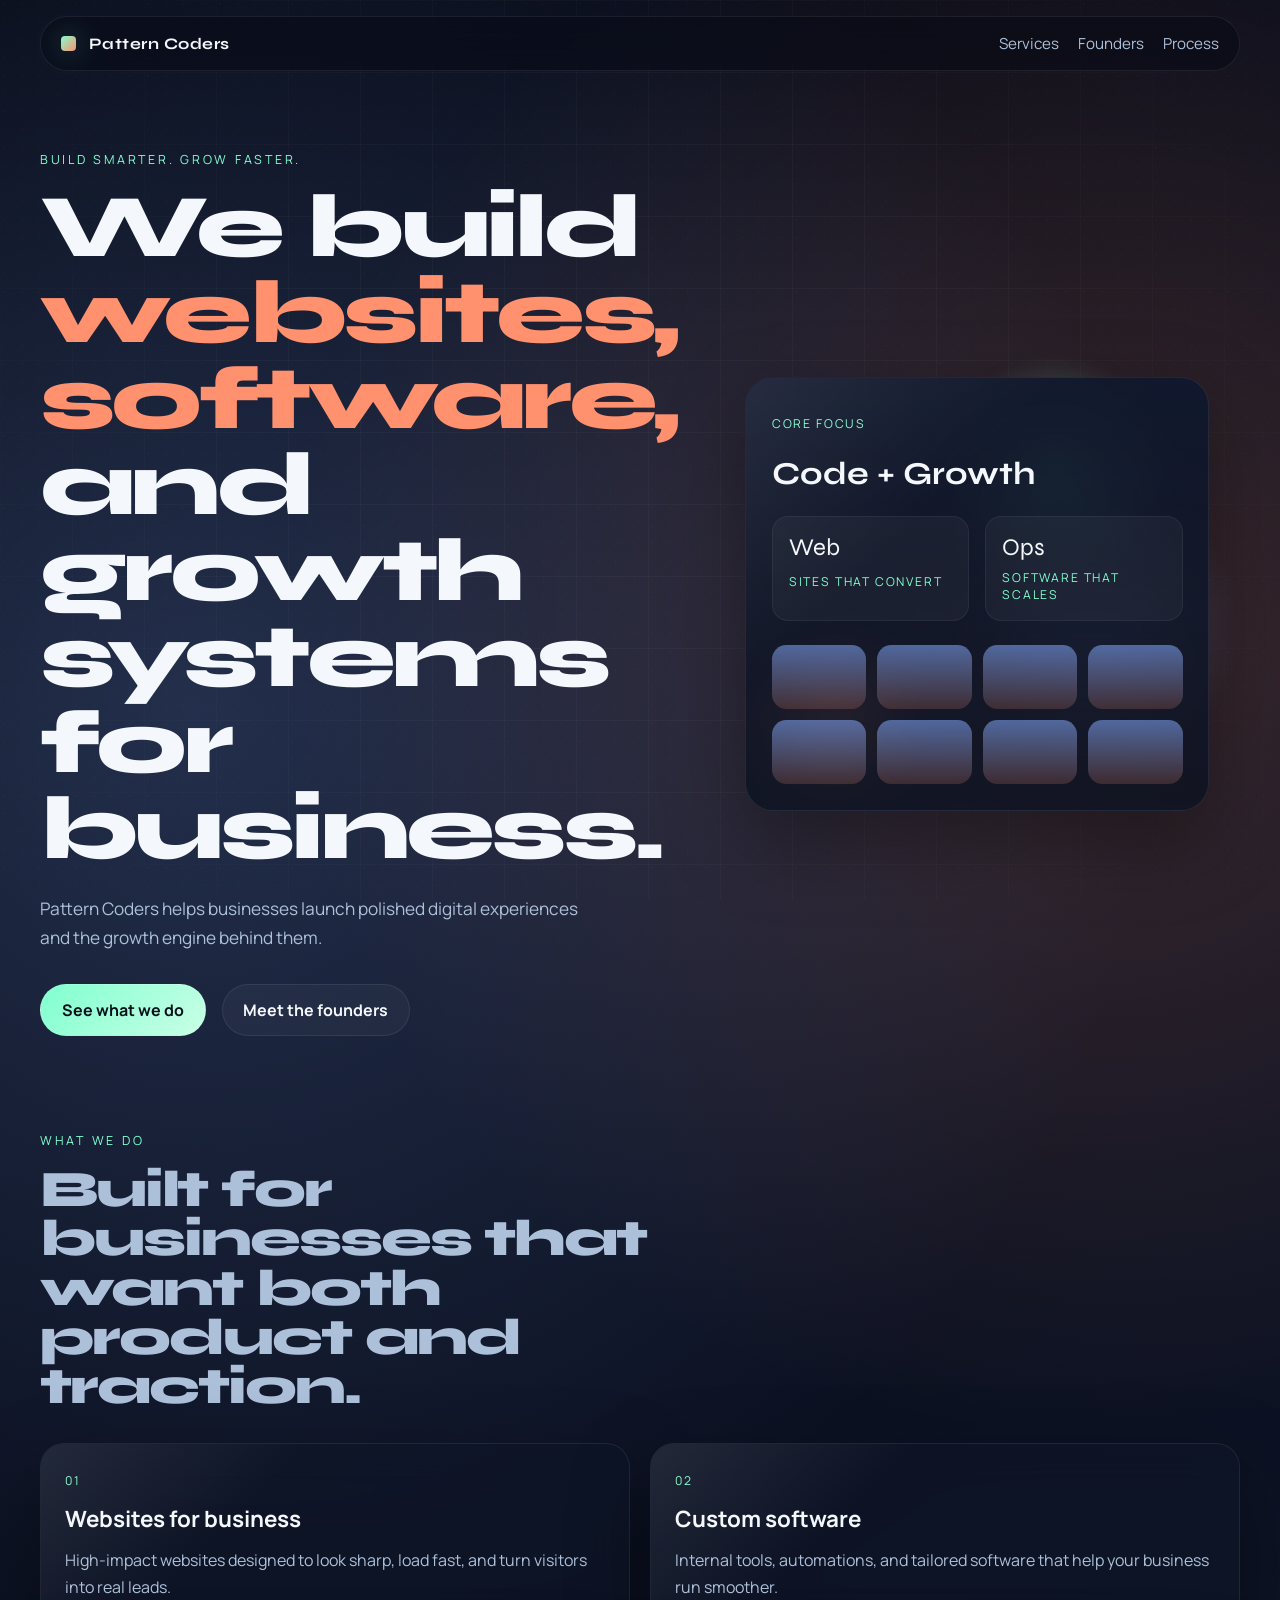
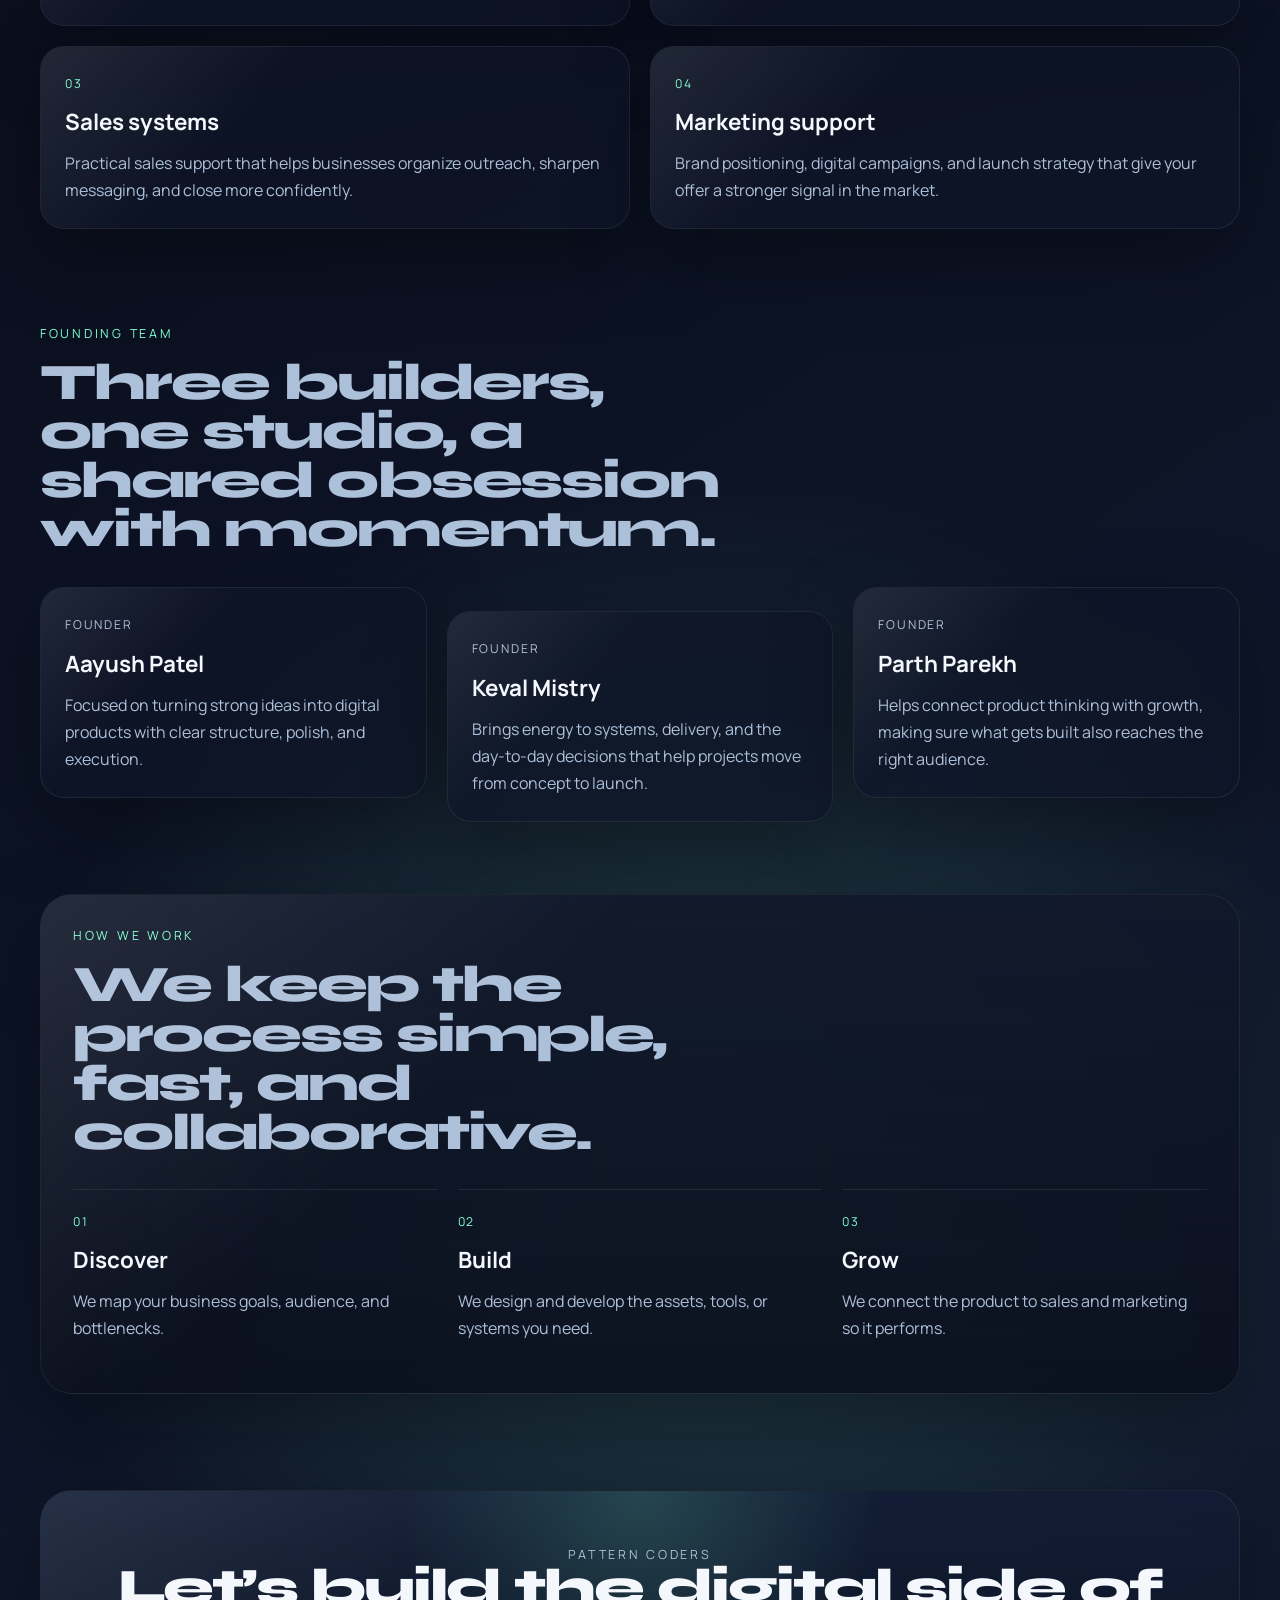
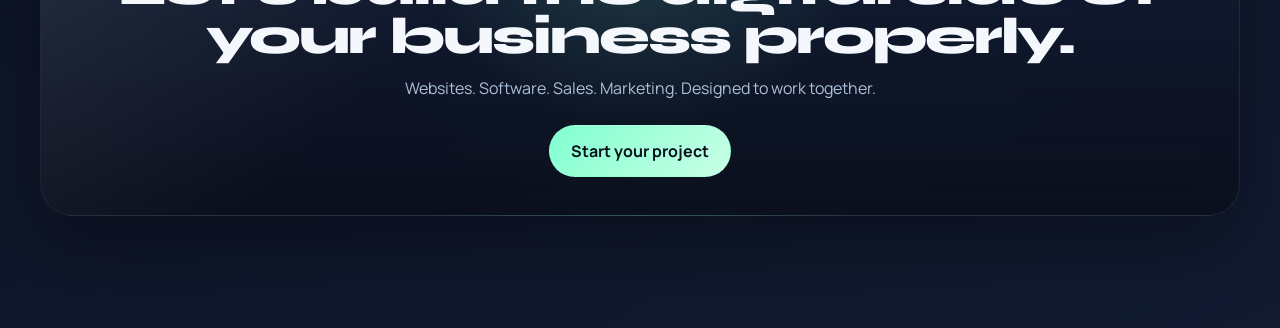
==== index.html @ ccd1a63b "initial commit" ====
<!DOCTYPE html>
<html lang="en">
  <head>
    <meta charset="UTF-8" />
    <meta name="viewport" content="width=device-width, initial-scale=1.0" />
    <title>Pattern Coders</title>
    <meta
      name="description"
      content="Pattern Coders builds websites, software, sales systems, and marketing engines for growing businesses."
    />
    <link rel="preconnect" href="https://fonts.googleapis.com" />
    <link rel="preconnect" href="https://fonts.gstatic.com" crossorigin />
    <link
      href="https://fonts.googleapis.com/css2?family=Manrope:wght@400;500;700;800&amp;family=Syne:wght@500;700;800&amp;display=swap"
      rel="stylesheet"
    />
    <link rel="stylesheet" href="styles.css" />
  </head>
  <body>
    <div class="page-shell">
      <div class="noise"></div>
      <header class="site-header">
        <a class="brand" href="#top">
          <span class="brand-mark"></span>
          <span>Pattern Coders</span>
        </a>
        <nav class="site-nav">
          <a href="#services">Services</a>
          <a href="#founders">Founders</a>
          <a href="#process">Process</a>
        </nav>
      </header>

      <main id="top">
        <section class="hero section">
          <div class="hero-copy reveal">
            <p class="eyebrow">Build smarter. Grow faster.</p>
            <h1>
              We build
              <span class="highlight">websites, software,</span>
              and growth systems for business.
            </h1>
            <p class="hero-text">
              Pattern Coders helps businesses launch polished digital experiences
              and the growth engine behind them.
            </p>
            <div class="hero-actions">
              <a class="button button-primary" href="#services">See what we do</a>
              <a class="button button-secondary" href="#founders">Meet the founders</a>
            </div>
          </div>

          <div class="hero-visual reveal">
            <div class="orb orb-one"></div>
            <div class="orb orb-two"></div>
            <div class="orb orb-three"></div>
            <div class="dashboard-card card-float">
              <p class="card-label">Core Focus</p>
              <h2>Code + Growth</h2>
              <div class="metric-row">
                <div>
                  <span class="metric-value">Web</span>
                  <span class="metric-label">Sites that convert</span>
                </div>
                <div>
                  <span class="metric-value">Ops</span>
                  <span class="metric-label">Software that scales</span>
                </div>
              </div>
              <div class="signal-grid">
                <span></span>
                <span></span>
                <span></span>
                <span></span>
                <span></span>
                <span></span>
                <span></span>
                <span></span>
              </div>
            </div>
          </div>
        </section>

        <section id="services" class="section">
          <div class="section-heading reveal">
            <p class="eyebrow">What we do</p>
            <h2>Built for businesses that want both product and traction.</h2>
          </div>

          <div class="services-grid">
            <article class="service-card reveal">
              <span class="service-index">01</span>
              <h3>Websites for business</h3>
              <p>
                High-impact websites designed to look sharp, load fast, and turn
                visitors into real leads.
              </p>
            </article>

            <article class="service-card reveal">
              <span class="service-index">02</span>
              <h3>Custom software</h3>
              <p>
                Internal tools, automations, and tailored software that help your
                business run smoother.
              </p>
            </article>

            <article class="service-card reveal">
              <span class="service-index">03</span>
              <h3>Sales systems</h3>
              <p>
                Practical sales support that helps businesses organize outreach,
                sharpen messaging, and close more confidently.
              </p>
            </article>

            <article class="service-card reveal">
              <span class="service-index">04</span>
              <h3>Marketing support</h3>
              <p>
                Brand positioning, digital campaigns, and launch strategy that
                give your offer a stronger signal in the market.
              </p>
            </article>
          </div>
        </section>

        <section id="founders" class="section founders-section">
          <div class="section-heading reveal">
            <p class="eyebrow">Founding team</p>
            <h2>Three builders, one studio, a shared obsession with momentum.</h2>
          </div>

          <div class="founders-grid">
            <article class="founder-card reveal">
              <p class="founder-role">Founder</p>
              <h3>Aayush Patel</h3>
              <p>
                Focused on turning strong ideas into digital products with clear
                structure, polish, and execution.
              </p>
            </article>

            <article class="founder-card reveal">
              <p class="founder-role">Founder</p>
              <h3>Keval Mistry</h3>
              <p>
                Brings energy to systems, delivery, and the day-to-day decisions
                that help projects move from concept to launch.
              </p>
            </article>

            <article class="founder-card reveal">
              <p class="founder-role">Founder</p>
              <h3>Parth Parekh</h3>
              <p>
                Helps connect product thinking with growth, making sure what gets
                built also reaches the right audience.
              </p>
            </article>
          </div>
        </section>

        <section id="process" class="section process-section">
          <div class="process-panel reveal">
            <div class="section-heading">
              <p class="eyebrow">How we work</p>
              <h2>We keep the process simple, fast, and collaborative.</h2>
            </div>

            <div class="process-steps">
              <div class="step">
                <span>01</span>
                <h3>Discover</h3>
                <p>We map your business goals, audience, and bottlenecks.</p>
              </div>
              <div class="step">
                <span>02</span>
                <h3>Build</h3>
                <p>We design and develop the assets, tools, or systems you need.</p>
              </div>
              <div class="step">
                <span>03</span>
                <h3>Grow</h3>
                <p>We connect the product to sales and marketing so it performs.</p>
              </div>
            </div>
          </div>
        </section>

        <section class="section cta-section">
          <div class="cta-card reveal">
            <p class="eyebrow">Pattern Coders</p>
            <h2>Let’s build the digital side of your business properly.</h2>
            <p>
              Websites. Software. Sales. Marketing. Designed to work together.
            </p>
            <a class="button button-primary" href="#top">
              Start your project
            </a>
          </div>
        </section>
      </main>
    </div>

    <script src="script.js"></script>
  </body>
</html>
---- styles.css ----
:root {
  --bg: #0b1020;
  --bg-alt: #10182d;
  --panel: rgba(14, 22, 40, 0.72);
  --panel-strong: rgba(19, 30, 54, 0.92);
  --line: rgba(255, 255, 255, 0.08);
  --text: #f4f7fb;
  --muted: #adc0d9;
  --accent: #80ffcf;
  --accent-strong: #ff916e;
  --accent-soft: #82aaff;
  --shadow: 0 30px 80px rgba(0, 0, 0, 0.35);
}

* {
  box-sizing: border-box;
}

html {
  scroll-behavior: smooth;
}

body {
  margin: 0;
  min-height: 100vh;
  font-family: "Manrope", "Avenir Next", "Segoe UI", sans-serif;
  color: var(--text);
  background:
    radial-gradient(circle at 15% 20%, rgba(130, 170, 255, 0.22), transparent 32%),
    radial-gradient(circle at 85% 18%, rgba(255, 145, 110, 0.2), transparent 26%),
    radial-gradient(circle at 55% 78%, rgba(128, 255, 207, 0.18), transparent 24%),
    linear-gradient(145deg, #060914 0%, #0b1020 40%, #111b31 100%);
  overflow-x: hidden;
}

body::before {
  content: "";
  position: fixed;
  inset: 0;
  background-image:
    linear-gradient(rgba(255, 255, 255, 0.03) 1px, transparent 1px),
    linear-gradient(90deg, rgba(255, 255, 255, 0.03) 1px, transparent 1px);
  background-size: 72px 72px;
  mask-image: radial-gradient(circle at center, black 45%, transparent 100%);
  pointer-events: none;
}

.page-shell {
  position: relative;
  width: min(1200px, calc(100% - 2rem));
  margin: 0 auto;
  padding-bottom: 4rem;
}

.noise {
  position: fixed;
  inset: 0;
  opacity: 0.08;
  pointer-events: none;
  background-image:
    radial-gradient(circle at 20% 20%, rgba(255, 255, 255, 0.25) 0 1px, transparent 1px),
    radial-gradient(circle at 80% 60%, rgba(255, 255, 255, 0.16) 0 1px, transparent 1px);
  background-size: 18px 18px, 24px 24px;
  animation: noiseShift 12s linear infinite;
}

.site-header {
  position: sticky;
  top: 0;
  z-index: 20;
  display: flex;
  align-items: center;
  justify-content: space-between;
  margin-top: 1rem;
  padding: 1rem 1.25rem;
  backdrop-filter: blur(18px);
  background: rgba(6, 9, 20, 0.5);
  border: 1px solid var(--line);
  border-radius: 999px;
}

.brand {
  display: inline-flex;
  align-items: center;
  gap: 0.8rem;
  color: var(--text);
  font-family: "Syne", sans-serif;
  font-weight: 700;
  text-decoration: none;
  letter-spacing: 0.03em;
}

.brand-mark {
  width: 0.95rem;
  height: 0.95rem;
  border-radius: 0.25rem;
  background: linear-gradient(135deg, var(--accent), var(--accent-strong));
  box-shadow: 0 0 30px rgba(128, 255, 207, 0.4);
}

.site-nav {
  display: flex;
  gap: 1.2rem;
}

.site-nav a {
  color: var(--muted);
  text-decoration: none;
  font-size: 0.95rem;
}

.site-nav a:hover {
  color: var(--text);
}

.section {
  padding: 5rem 0 1rem;
}

.hero {
  display: grid;
  grid-template-columns: 1.1fr 0.9fr;
  gap: 2rem;
  min-height: calc(100vh - 6rem);
  align-items: center;
}

.eyebrow {
  margin: 0 0 1rem;
  text-transform: uppercase;
  letter-spacing: 0.22em;
  font-size: 0.78rem;
  color: var(--accent);
}

.hero h1,
.section-heading h2,
.cta-card h2 {
  margin: 0;
  font-family: "Syne", sans-serif;
  font-weight: 800;
  line-height: 0.96;
  letter-spacing: -0.04em;
}

.hero h1 {
  font-size: clamp(3.4rem, 7vw, 6.6rem);
  max-width: 11ch;
}

.highlight {
  color: var(--accent-strong);
}

.hero-text,
.section-heading,
.service-card p,
.founder-card p,
.step p,
.cta-card p {
  color: var(--muted);
}

.hero-text {
  max-width: 34rem;
  margin: 1.35rem 0 0;
  font-size: 1.08rem;
  line-height: 1.7;
}

.hero-actions {
  display: flex;
  flex-wrap: wrap;
  gap: 1rem;
  margin-top: 2rem;
}

.button {
  display: inline-flex;
  align-items: center;
  justify-content: center;
  min-height: 3.25rem;
  padding: 0.8rem 1.3rem;
  border-radius: 999px;
  border: 1px solid transparent;
  text-decoration: none;
  font-weight: 700;
  transition: transform 180ms ease, border-color 180ms ease, background 180ms ease;
}

.button:hover {
  transform: translateY(-2px);
}

.button-primary {
  color: #07111b;
  background: linear-gradient(135deg, var(--accent), #c9ffe6);
}

.button-secondary {
  color: var(--text);
  border-color: var(--line);
  background: rgba(255, 255, 255, 0.04);
}

.hero-visual {
  position: relative;
  min-height: 34rem;
  display: grid;
  place-items: center;
}

.orb {
  position: absolute;
  border-radius: 50%;
  filter: blur(8px);
  animation: float 8s ease-in-out infinite;
}

.orb-one {
  width: 15rem;
  height: 15rem;
  top: 2rem;
  right: 4rem;
  background: radial-gradient(circle, rgba(128, 255, 207, 0.55), transparent 68%);
}

.orb-two {
  width: 11rem;
  height: 11rem;
  bottom: 4rem;
  left: 2rem;
  background: radial-gradient(circle, rgba(255, 145, 110, 0.6), transparent 68%);
  animation-delay: -2s;
}

.orb-three {
  width: 18rem;
  height: 18rem;
  bottom: 6rem;
  right: 0;
  background: radial-gradient(circle, rgba(130, 170, 255, 0.34), transparent 70%);
  animation-delay: -4s;
}

.dashboard-card,
.service-card,
.founder-card,
.process-panel,
.cta-card {
  position: relative;
  overflow: hidden;
  border: 1px solid var(--line);
  background: var(--panel);
  backdrop-filter: blur(20px);
  box-shadow: var(--shadow);
}

.dashboard-card::before,
.service-card::before,
.founder-card::before,
.process-panel::before,
.cta-card::before {
  content: "";
  position: absolute;
  inset: 0;
  background: linear-gradient(135deg, rgba(255, 255, 255, 0.09), transparent 35%);
  pointer-events: none;
}

.dashboard-card {
  width: min(100%, 29rem);
  padding: 1.6rem;
  border-radius: 1.75rem;
  background: linear-gradient(180deg, rgba(16, 24, 45, 0.95), rgba(11, 17, 32, 0.8));
}

.card-label,
.metric-label,
.service-index,
.founder-role,
.step span {
  display: inline-block;
  color: var(--accent);
  text-transform: uppercase;
  letter-spacing: 0.15em;
  font-size: 0.76rem;
}

.dashboard-card h2 {
  margin: 0.6rem 0 1.4rem;
  font-family: "Syne", sans-serif;
  font-size: 2rem;
}

.metric-row {
  display: grid;
  grid-template-columns: repeat(2, 1fr);
  gap: 1rem;
}

.metric-row > div {
  padding: 1rem;
  border-radius: 1rem;
  background: rgba(255, 255, 255, 0.04);
  border: 1px solid rgba(255, 255, 255, 0.06);
}

.metric-value {
  display: block;
  margin-bottom: 0.45rem;
  font-family: "Syne", sans-serif;
  font-size: 1.5rem;
}

.signal-grid {
  display: grid;
  grid-template-columns: repeat(4, 1fr);
  gap: 0.7rem;
  margin-top: 1.5rem;
}

.signal-grid span {
  height: 4rem;
  border-radius: 0.9rem;
  background: linear-gradient(180deg, rgba(130, 170, 255, 0.55), rgba(255, 145, 110, 0.18));
  animation: pulse 3s ease-in-out infinite;
}

.signal-grid span:nth-child(2n) {
  animation-delay: -1s;
}

.signal-grid span:nth-child(3n) {
  animation-delay: -2s;
}

.section-heading {
  max-width: 44rem;
  margin-bottom: 2rem;
}

.section-heading h2,
.cta-card h2 {
  font-size: clamp(2.3rem, 4vw, 4rem);
}

.services-grid,
.founders-grid,
.process-steps {
  display: grid;
  gap: 1.25rem;
}

.services-grid {
  grid-template-columns: repeat(2, minmax(0, 1fr));
}

.founders-grid {
  grid-template-columns: repeat(3, minmax(0, 1fr));
}

.service-card,
.founder-card {
  padding: 1.5rem;
  border-radius: 1.5rem;
}

.service-card h3,
.founder-card h3,
.step h3 {
  margin: 0.8rem 0;
  font-size: 1.4rem;
}

.service-card p,
.founder-card p,
.step p {
  margin: 0;
  line-height: 1.7;
}

.founders-section .founder-card:nth-child(2) {
  transform: translateY(1.5rem);
}

.process-panel {
  padding: 2rem;
  border-radius: 2rem;
  background: linear-gradient(180deg, rgba(17, 24, 43, 0.92), rgba(10, 15, 28, 0.88));
}

.process-steps {
  grid-template-columns: repeat(3, minmax(0, 1fr));
  margin-top: 2rem;
}

.step {
  padding: 1.2rem 0;
  border-top: 1px solid var(--line);
}

.cta-section {
  padding-bottom: 3rem;
}

.cta-card {
  padding: 2.4rem;
  border-radius: 2rem;
  text-align: center;
  background:
    radial-gradient(circle at top, rgba(128, 255, 207, 0.18), transparent 35%),
    linear-gradient(180deg, rgba(18, 29, 53, 0.95), rgba(10, 15, 28, 0.92));
}

.cta-card p {
  max-width: 38rem;
  margin: 1rem auto 0;
}

.cta-card .button {
  margin-top: 1.6rem;
}

.reveal {
  opacity: 0;
  transform: translateY(32px);
  transition: opacity 700ms ease, transform 700ms ease;
}

.reveal.visible {
  opacity: 1;
  transform: translateY(0);
}

.card-float {
  animation: cardFloat 7s ease-in-out infinite;
}

@keyframes float {
  0%,
  100% {
    transform: translate3d(0, 0, 0);
  }
  50% {
    transform: translate3d(0, -16px, 0);
  }
}

@keyframes cardFloat {
  0%,
  100% {
    transform: translate3d(0, 0, 0) rotate(0deg);
  }
  50% {
    transform: translate3d(0, -12px, 0) rotate(-1deg);
  }
}

@keyframes pulse {
  0%,
  100% {
    transform: scaleY(0.78);
    opacity: 0.55;
  }
  50% {
    transform: scaleY(1);
    opacity: 1;
  }
}

@keyframes noiseShift {
  0% {
    transform: translate3d(0, 0, 0);
  }
  50% {
    transform: translate3d(8px, -10px, 0);
  }
  100% {
    transform: translate3d(0, 0, 0);
  }
}

@media (max-width: 980px) {
  .hero,
  .services-grid,
  .founders-grid,
  .process-steps {
    grid-template-columns: 1fr;
  }

  .hero {
    min-height: auto;
    padding-top: 3rem;
  }

  .hero h1 {
    max-width: 12ch;
  }

  .hero-visual {
    min-height: 24rem;
  }

  .founders-section .founder-card:nth-child(2) {
    transform: none;
  }
}

@media (max-width: 720px) {
  .page-shell {
    width: min(100% - 1.2rem, 1200px);
  }

  .site-header {
    flex-direction: column;
    gap: 0.9rem;
    border-radius: 1.25rem;
  }

  .site-nav {
    flex-wrap: wrap;
    justify-content: center;
  }

  .section {
    padding-top: 4rem;
  }

  .hero h1 {
    font-size: clamp(2.8rem, 16vw, 4rem);
  }

  .dashboard-card,
  .service-card,
  .founder-card,
  .process-panel,
  .cta-card {
    border-radius: 1.25rem;
  }

  .cta-card,
  .process-panel {
    padding: 1.5rem;
  }
}

@media (prefers-reduced-motion: reduce) {
  html {
    scroll-behavior: auto;
  }

  *,
  *::before,
  *::after {
    animation: none !important;
    transition: none !important;
  }

  .reveal {
    opacity: 1;
    transform: none;
  }
}
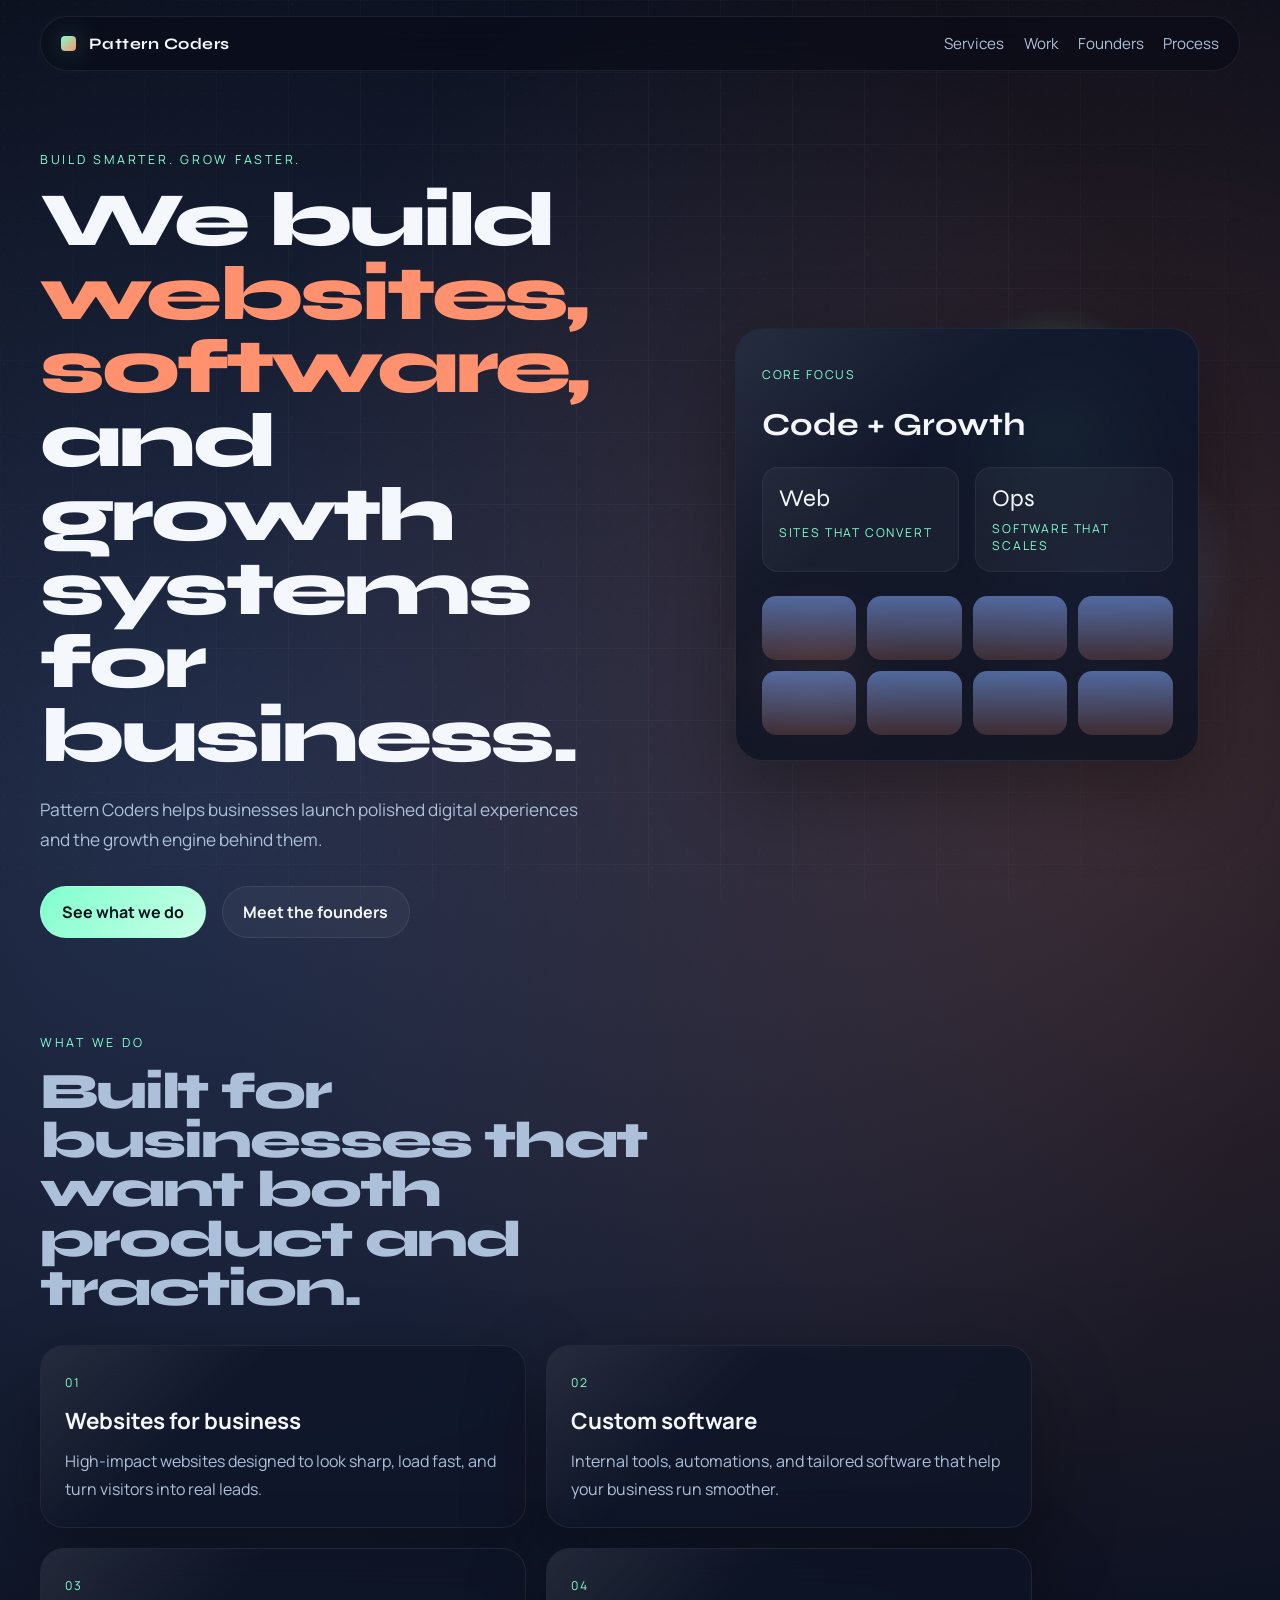
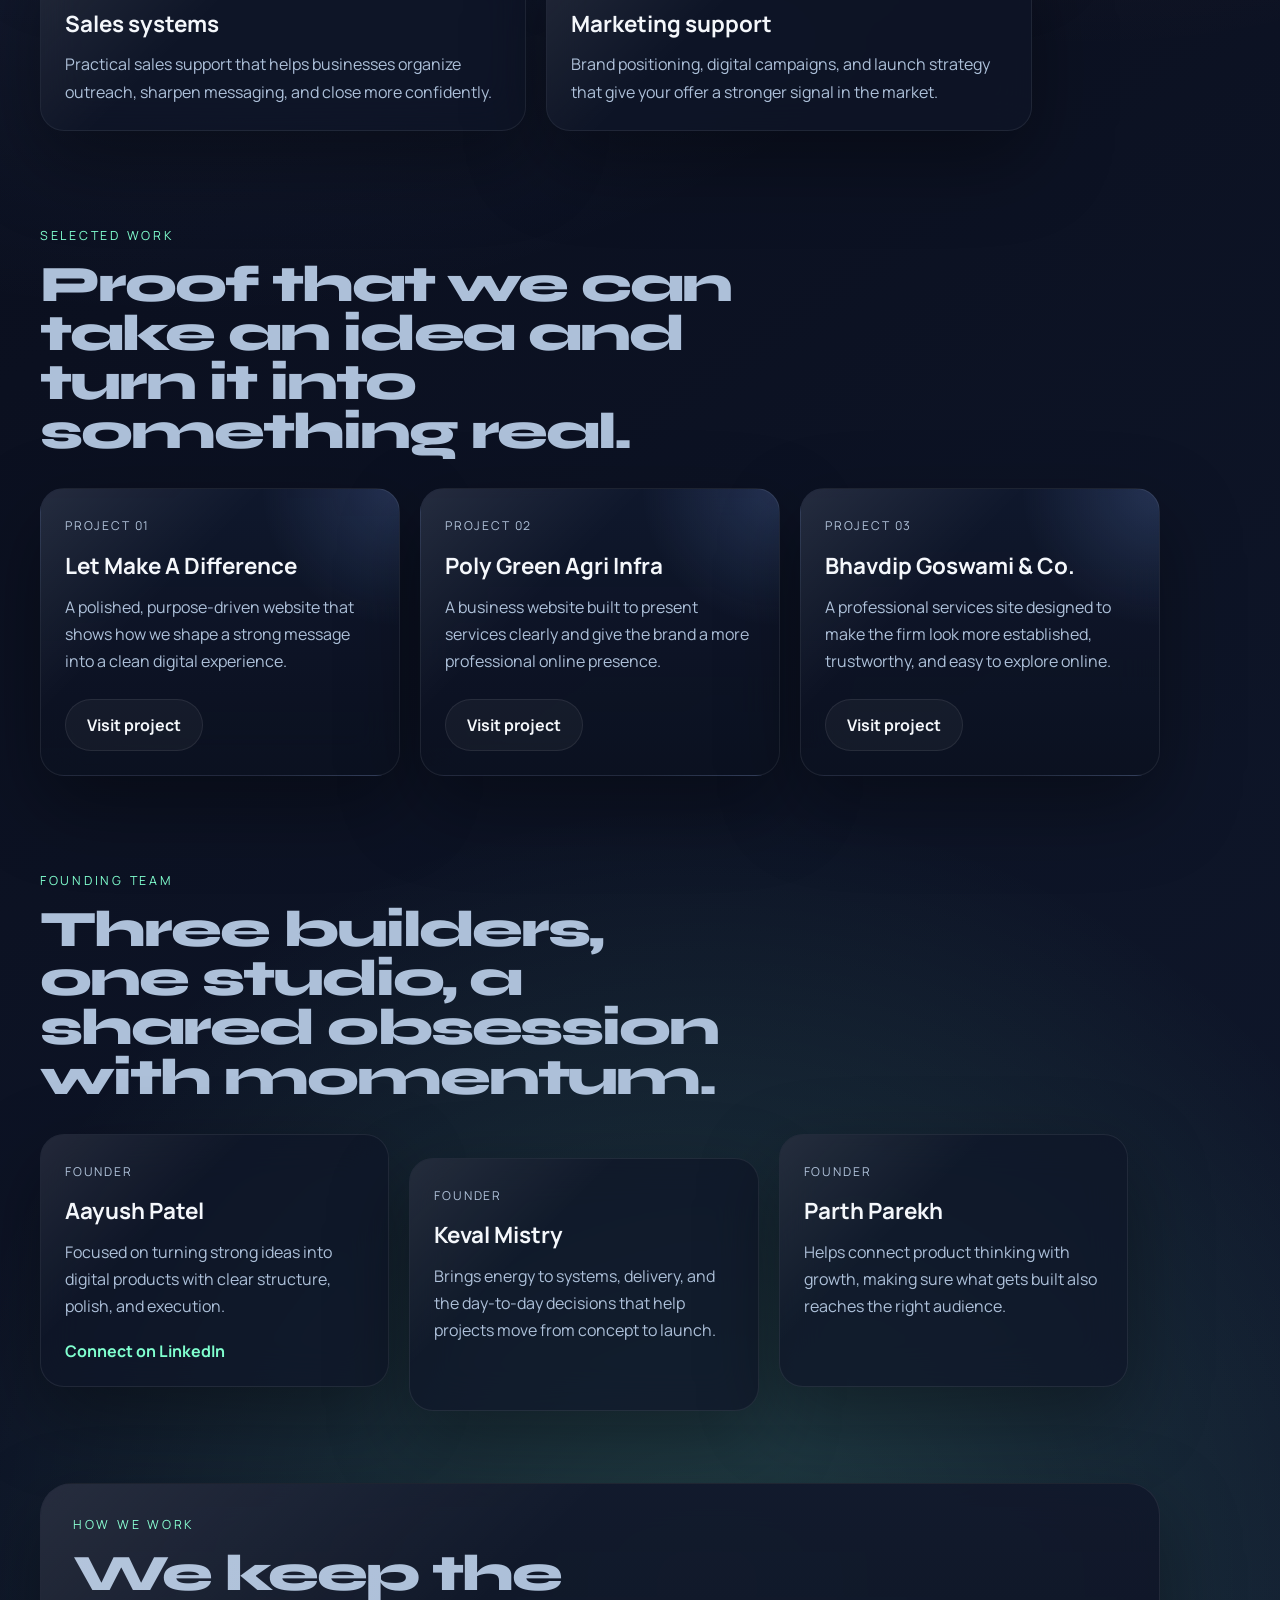
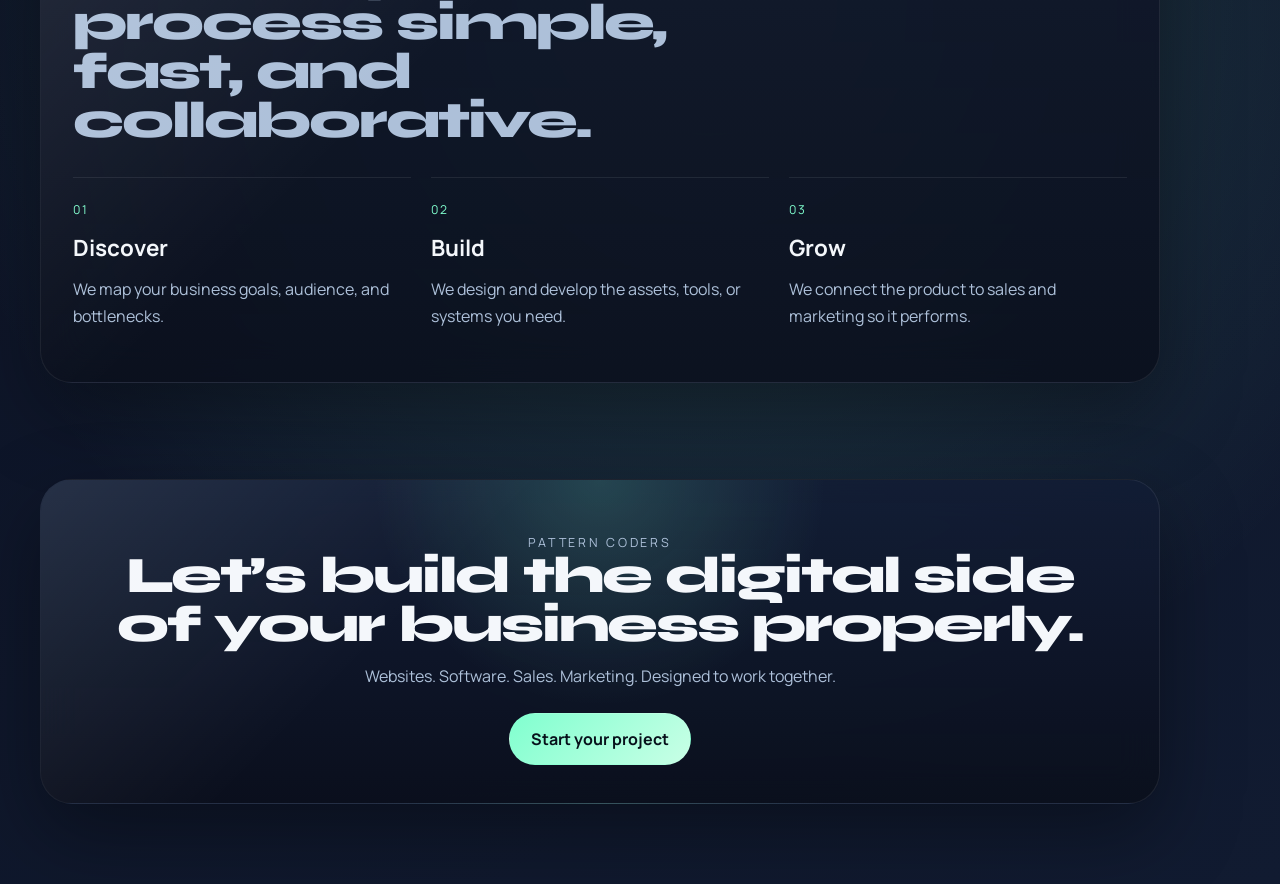
==== commit 6103c233: "commit 2" ====
--- a/index.html
+++ b/index.html
@@ -26,13 +26,14 @@
         </a>
         <nav class="site-nav">
           <a href="#services">Services</a>
+          <a href="#work">Work</a>
           <a href="#founders">Founders</a>
           <a href="#process">Process</a>
         </nav>
       </header>
 
       <main id="top">
-        <section class="hero section">
+        <section id="top" class="hero section">
           <div class="hero-copy reveal">
             <p class="eyebrow">Build smarter. Grow faster.</p>
             <h1>
@@ -126,6 +127,72 @@
           </div>
         </section>
 
+        <section id="work" class="section work-section">
+          <div class="section-heading reveal">
+            <p class="eyebrow">Selected work</p>
+            <h2>Proof that we can take an idea and turn it into something real.</h2>
+          </div>
+
+          <div class="projects-grid">
+            <article class="project-card reveal">
+              <div class="project-copy">
+                <p class="service-index">Project 01</p>
+                <h3>Let Make A Difference</h3>
+                <p>
+                  A polished, purpose-driven website that shows how we shape a
+                  strong message into a clean digital experience.
+                </p>
+              </div>
+              <a
+                class="button button-secondary"
+                href="https://www.letmakeadifference.com/"
+                target="_blank"
+                rel="noreferrer"
+              >
+                Visit project
+              </a>
+            </article>
+
+            <article class="project-card reveal">
+              <div class="project-copy">
+                <p class="service-index">Project 02</p>
+                <h3>Poly Green Agri Infra</h3>
+                <p>
+                  A business website built to present services clearly and give the
+                  brand a more professional online presence.
+                </p>
+              </div>
+              <a
+                class="button button-secondary"
+                href="https://polygreenagriinfra.com/"
+                target="_blank"
+                rel="noreferrer"
+              >
+                Visit project
+              </a>
+            </article>
+
+            <article class="project-card reveal">
+              <div class="project-copy">
+                <p class="service-index">Project 03</p>
+                <h3>Bhavdip Goswami &amp; Co.</h3>
+                <p>
+                  A professional services site designed to make the firm look more
+                  established, trustworthy, and easy to explore online.
+                </p>
+              </div>
+              <a
+                class="button button-secondary"
+                href="https://bhavdipgoswamiandco.com/"
+                target="_blank"
+                rel="noreferrer"
+              >
+                Visit project
+              </a>
+            </article>
+          </div>
+        </section>
+
         <section id="founders" class="section founders-section">
           <div class="section-heading reveal">
             <p class="eyebrow">Founding team</p>
@@ -140,6 +207,14 @@
                 Focused on turning strong ideas into digital products with clear
                 structure, polish, and execution.
               </p>
+              <a
+                class="text-link"
+                href="https://www.linkedin.com/in/aayushpatel2403"
+                target="_blank"
+                rel="noreferrer"
+              >
+                Connect on LinkedIn
+              </a>
             </article>
 
             <article class="founder-card reveal">
--- a/styles.css
+++ b/styles.css
@@ -1,14 +1,11 @@
 :root {
   --bg: #0b1020;
-  --bg-alt: #10182d;
   --panel: rgba(14, 22, 40, 0.72);
-  --panel-strong: rgba(19, 30, 54, 0.92);
   --line: rgba(255, 255, 255, 0.08);
   --text: #f4f7fb;
   --muted: #adc0d9;
   --accent: #80ffcf;
   --accent-strong: #ff916e;
-  --accent-soft: #82aaff;
   --shadow: 0 30px 80px rgba(0, 0, 0, 0.35);
 }
 
@@ -16,7 +13,8 @@
   box-sizing: border-box;
 }
 
-html {
+html,
+body {
   scroll-behavior: smooth;
 }
 
@@ -107,22 +105,31 @@
   color: var(--muted);
   text-decoration: none;
   font-size: 0.95rem;
-}
-
-.site-nav a:hover {
+  transition: color 180ms ease, background 180ms ease;
+}
+
+.site-nav a:hover,
+.site-nav a.active {
   color: var(--text);
+  background: rgba(255, 255, 255, 0.08);
 }
 
 .section {
+  position: relative;
+  min-height: auto;
   padding: 5rem 0 1rem;
+}
+
+.section::after {
+  display: none;
 }
 
 .hero {
   display: grid;
-  grid-template-columns: 1.1fr 0.9fr;
-  gap: 2rem;
+  grid-template-columns: minmax(0, 1.05fr) minmax(320px, 0.95fr);
+  gap: clamp(2rem, 4vw, 4rem);
+  align-items: center;
   min-height: calc(100vh - 6rem);
-  align-items: center;
 }
 
 .eyebrow {
@@ -144,8 +151,8 @@
 }
 
 .hero h1 {
-  font-size: clamp(3.4rem, 7vw, 6.6rem);
-  max-width: 11ch;
+  font-size: clamp(3.2rem, 6vw, 6rem);
+  max-width: 10ch;
 }
 
 .highlight {
@@ -157,7 +164,8 @@
 .service-card p,
 .founder-card p,
 .step p,
-.cta-card p {
+.cta-card p,
+.project-card p {
   color: var(--muted);
 }
 
@@ -205,7 +213,7 @@
 
 .hero-visual {
   position: relative;
-  min-height: 34rem;
+  min-height: min(60vh, 40rem);
   display: grid;
   place-items: center;
 }
@@ -246,6 +254,7 @@
 .dashboard-card,
 .service-card,
 .founder-card,
+.project-card,
 .process-panel,
 .cta-card {
   position: relative;
@@ -259,6 +268,7 @@
 .dashboard-card::before,
 .service-card::before,
 .founder-card::before,
+.project-card::before,
 .process-panel::before,
 .cta-card::before {
   content: "";
@@ -347,27 +357,32 @@
 
 .services-grid,
 .founders-grid,
+.projects-grid,
 .process-steps {
   display: grid;
   gap: 1.25rem;
 }
 
 .services-grid {
+  width: min(100%, 62rem);
   grid-template-columns: repeat(2, minmax(0, 1fr));
 }
 
 .founders-grid {
+  width: min(100%, 68rem);
   grid-template-columns: repeat(3, minmax(0, 1fr));
 }
 
 .service-card,
-.founder-card {
+.founder-card,
+.project-card {
   padding: 1.5rem;
   border-radius: 1.5rem;
 }
 
 .service-card h3,
 .founder-card h3,
+.project-card h3,
 .step h3 {
   margin: 0.8rem 0;
   font-size: 1.4rem;
@@ -375,16 +390,54 @@
 
 .service-card p,
 .founder-card p,
+.project-card p,
 .step p {
   margin: 0;
   line-height: 1.7;
 }
 
+.work-section {
+  justify-content: center;
+}
+
+.projects-grid {
+  width: min(100%, 70rem);
+  grid-template-columns: repeat(3, minmax(0, 1fr));
+}
+
+.project-card {
+  display: flex;
+  flex-direction: column;
+  align-items: flex-start;
+  justify-content: space-between;
+  gap: 1.5rem;
+  background:
+    radial-gradient(circle at top right, rgba(130, 170, 255, 0.18), transparent 30%),
+    linear-gradient(180deg, rgba(16, 24, 45, 0.94), rgba(11, 17, 32, 0.88));
+}
+
+.project-copy {
+  max-width: 100%;
+}
+
+.text-link {
+  display: inline-flex;
+  margin-top: 1.2rem;
+  color: var(--accent);
+  text-decoration: none;
+  font-weight: 700;
+}
+
+.text-link:hover {
+  color: var(--text);
+}
+
 .founders-section .founder-card:nth-child(2) {
   transform: translateY(1.5rem);
 }
 
 .process-panel {
+  width: min(100%, 70rem);
   padding: 2rem;
   border-radius: 2rem;
   background: linear-gradient(180deg, rgba(17, 24, 43, 0.92), rgba(10, 15, 28, 0.88));
@@ -400,11 +453,8 @@
   border-top: 1px solid var(--line);
 }
 
-.cta-section {
-  padding-bottom: 3rem;
-}
-
 .cta-card {
+  width: min(100%, 70rem);
   padding: 2.4rem;
   border-radius: 2rem;
   text-align: center;
@@ -481,23 +531,15 @@
   }
 }
 
-@media (max-width: 980px) {
+@media (max-width: 1100px) {
   .hero,
   .services-grid,
   .founders-grid,
+  .projects-grid,
   .process-steps {
     grid-template-columns: 1fr;
   }
 
-  .hero {
-    min-height: auto;
-    padding-top: 3rem;
-  }
-
-  .hero h1 {
-    max-width: 12ch;
-  }
-
   .hero-visual {
     min-height: 24rem;
   }
@@ -508,10 +550,6 @@
 }
 
 @media (max-width: 720px) {
-  .page-shell {
-    width: min(100% - 1.2rem, 1200px);
-  }
-
   .site-header {
     flex-direction: column;
     gap: 0.9rem;
@@ -528,12 +566,13 @@
   }
 
   .hero h1 {
-    font-size: clamp(2.8rem, 16vw, 4rem);
+    font-size: clamp(2.6rem, 12vw, 4rem);
   }
 
   .dashboard-card,
   .service-card,
   .founder-card,
+  .project-card,
   .process-panel,
   .cta-card {
     border-radius: 1.25rem;
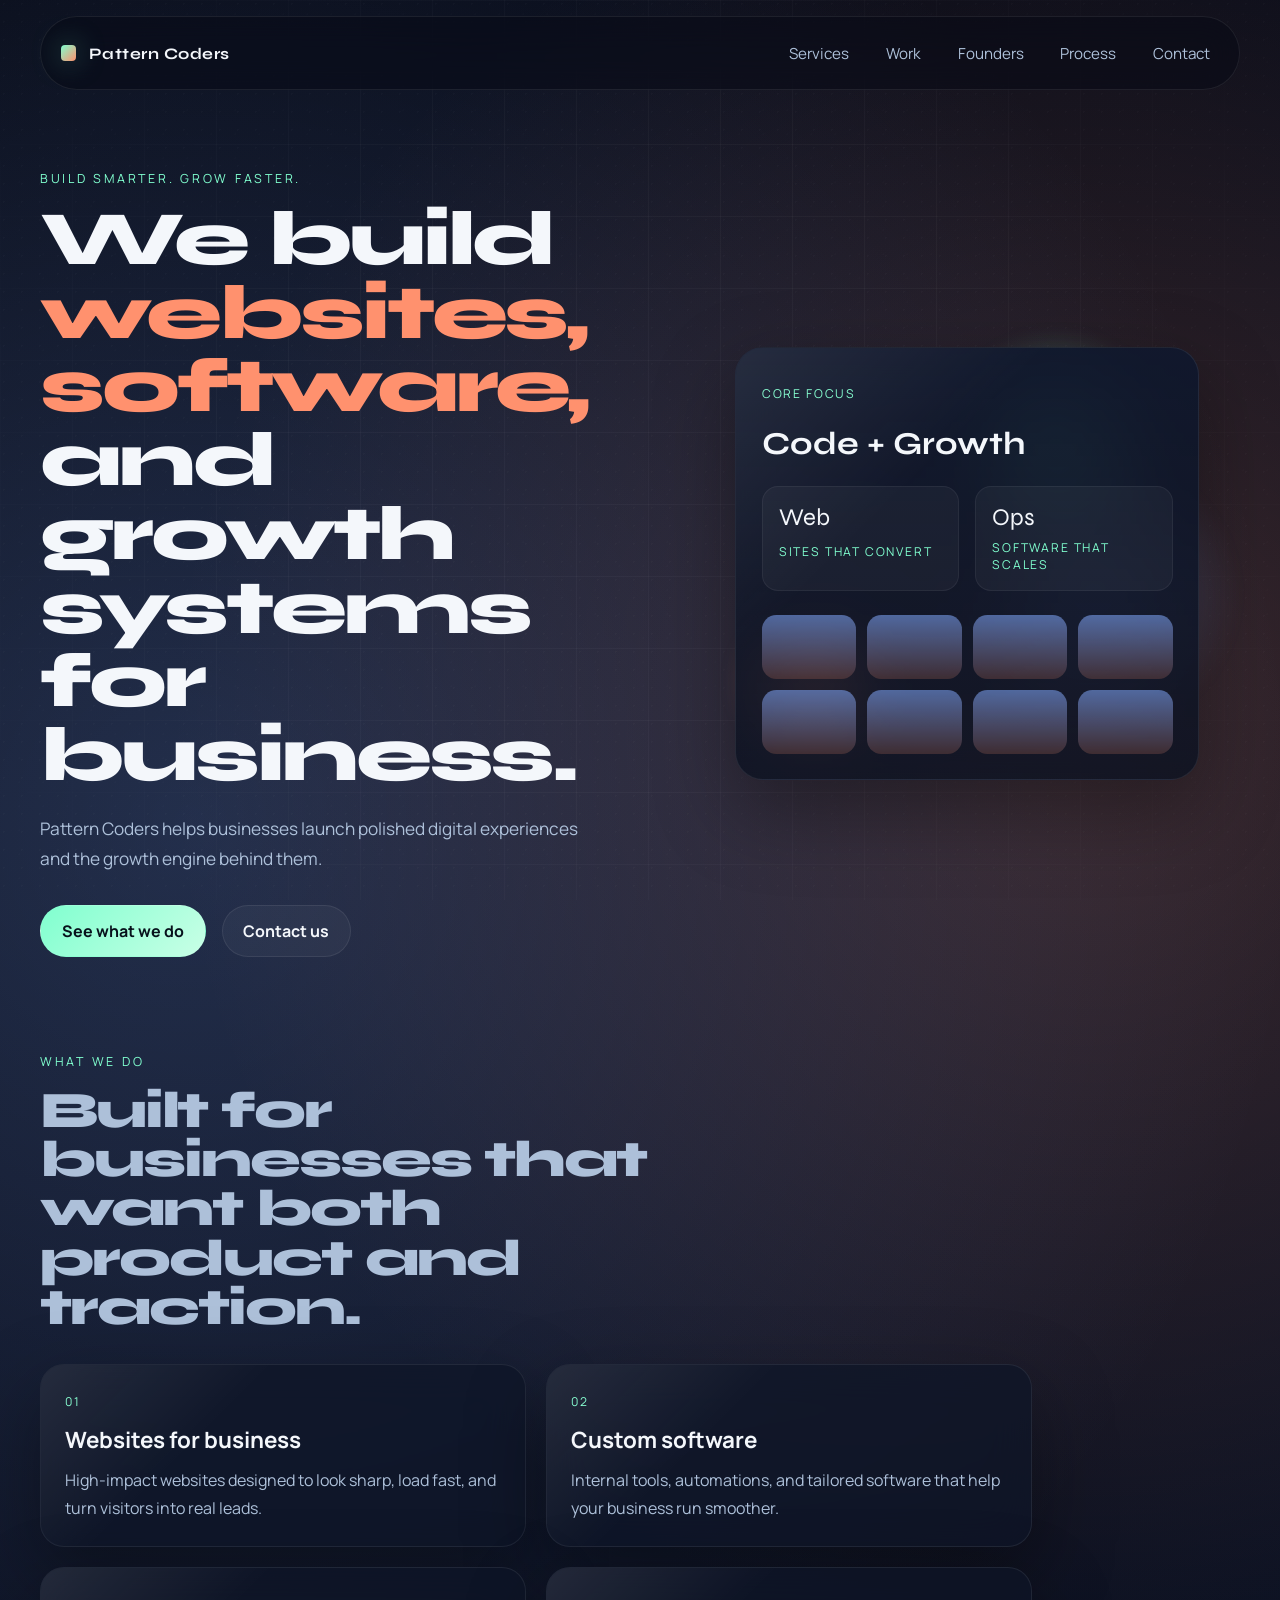
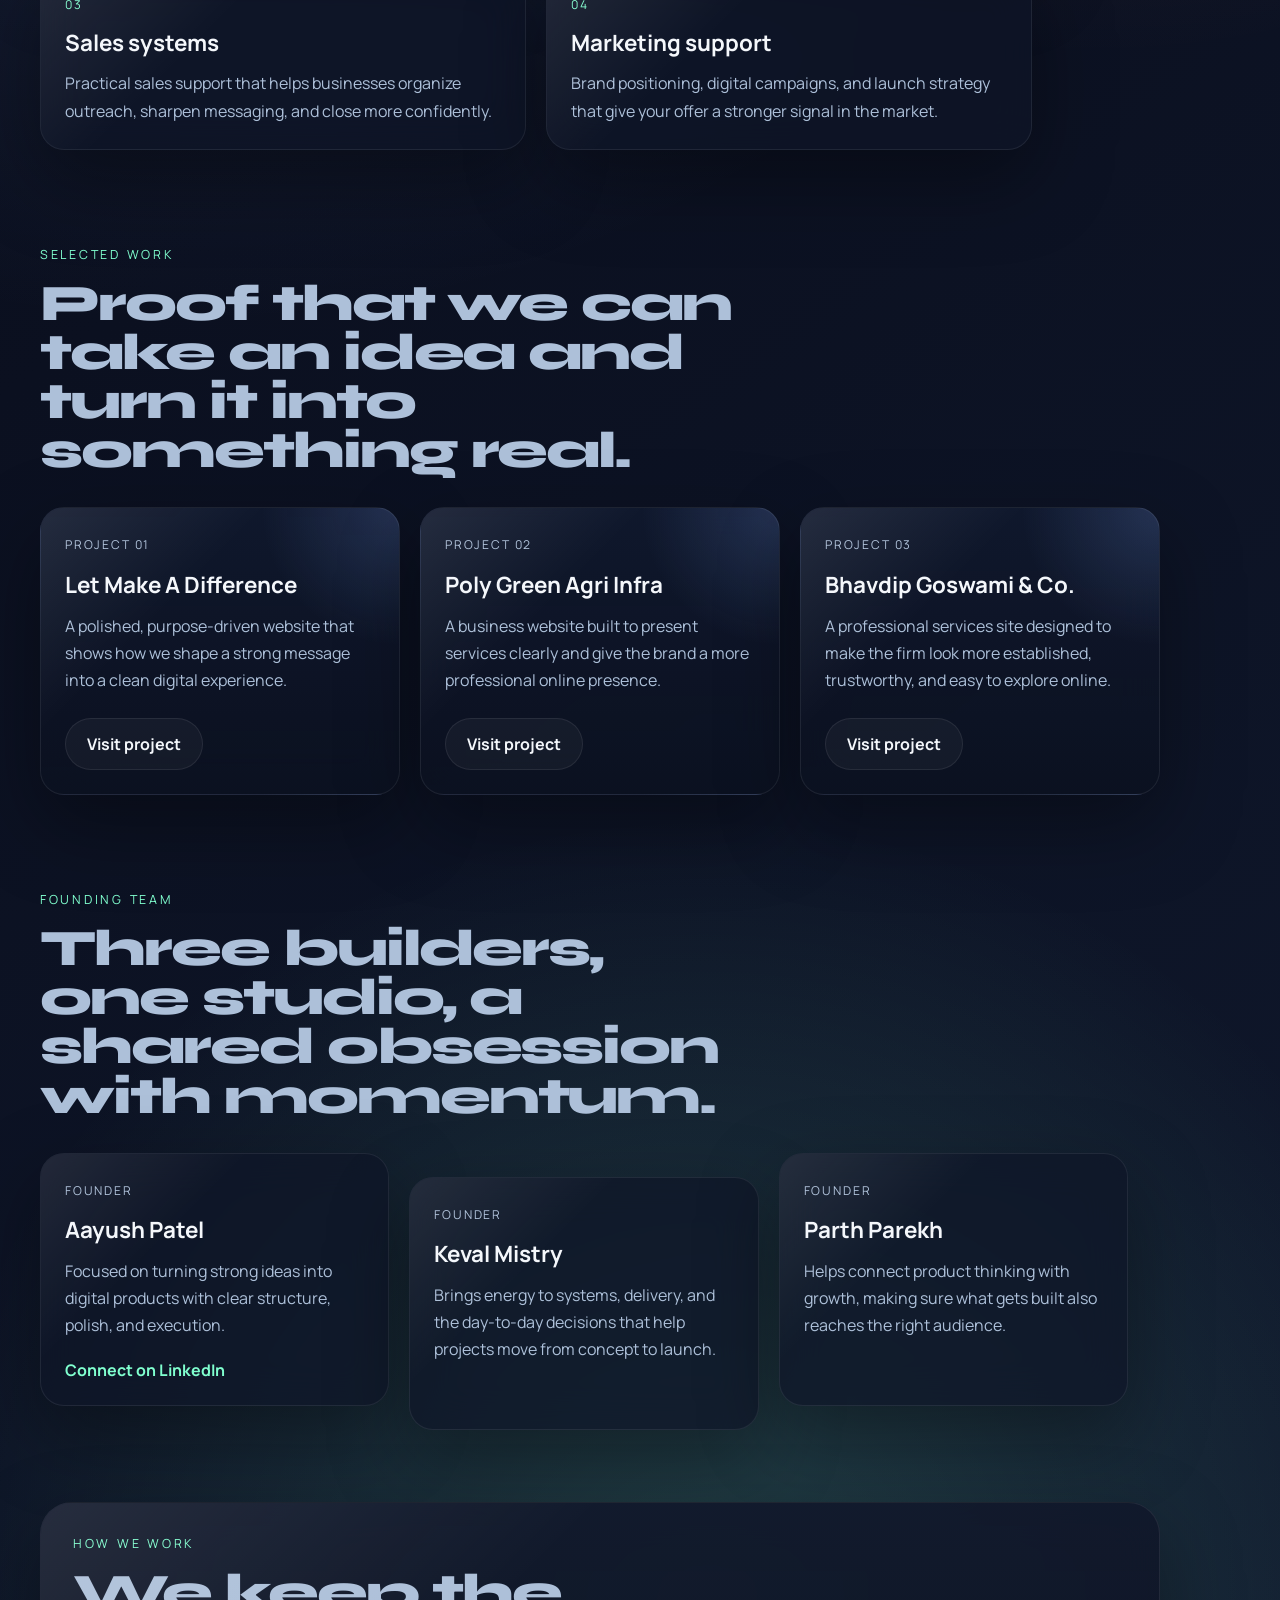
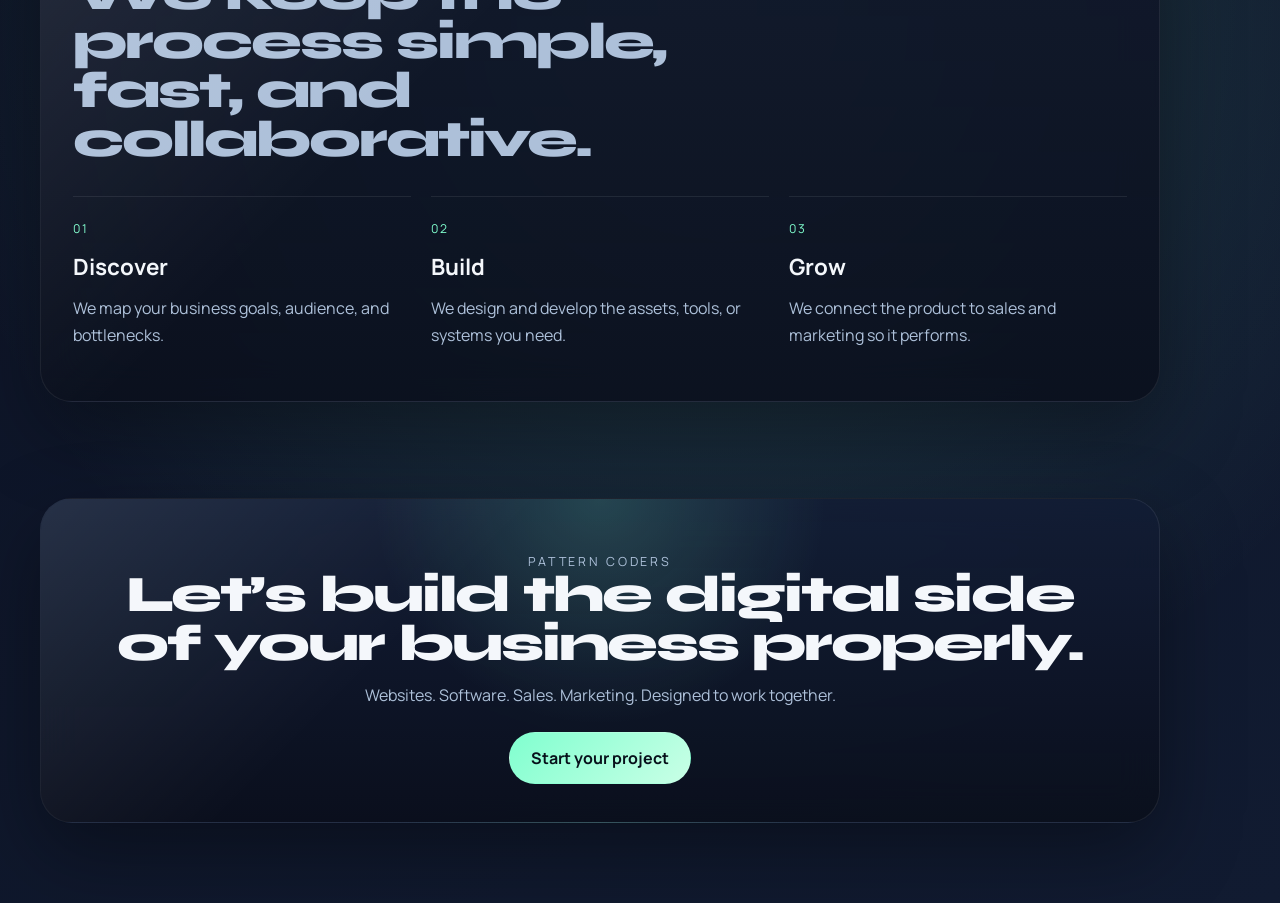
==== commit b02ee1e1: "Added contact info" ====
--- a/index.html
+++ b/index.html
@@ -29,6 +29,7 @@
           <a href="#work">Work</a>
           <a href="#founders">Founders</a>
           <a href="#process">Process</a>
+          <a href="contact.html">Contact</a>
         </nav>
       </header>
 
@@ -47,7 +48,7 @@
             </p>
             <div class="hero-actions">
               <a class="button button-primary" href="#services">See what we do</a>
-              <a class="button button-secondary" href="#founders">Meet the founders</a>
+              <a class="button button-secondary" href="contact.html">Contact us</a>
             </div>
           </div>
 
--- a/styles.css
+++ b/styles.css
@@ -102,6 +102,11 @@
 }
 
 .site-nav a {
+  display: inline-flex;
+  align-items: center;
+  justify-content: center;
+  min-height: 2.5rem;
+  padding: 0.35rem 0.55rem;
   color: var(--muted);
   text-decoration: none;
   font-size: 0.95rem;
@@ -132,6 +137,10 @@
   min-height: calc(100vh - 6rem);
 }
 
+.hero-copy {
+  max-width: 42rem;
+}
+
 .eyebrow {
   margin: 0 0 1rem;
   text-transform: uppercase;
@@ -141,6 +150,7 @@
 }
 
 .hero h1,
+.contact-hero h1,
 .section-heading h2,
 .cta-card h2 {
   margin: 0;
@@ -153,6 +163,11 @@
 .hero h1 {
   font-size: clamp(3.2rem, 6vw, 6rem);
   max-width: 10ch;
+}
+
+.contact-hero h1 {
+  font-size: clamp(2.7rem, 5vw, 4.8rem);
+  max-width: 12ch;
 }
 
 .highlight {
@@ -255,6 +270,7 @@
 .service-card,
 .founder-card,
 .project-card,
+.contact-card,
 .process-panel,
 .cta-card {
   position: relative;
@@ -269,6 +285,7 @@
 .service-card::before,
 .founder-card::before,
 .project-card::before,
+.contact-card::before,
 .process-panel::before,
 .cta-card::before {
   content: "";
@@ -358,6 +375,7 @@
 .services-grid,
 .founders-grid,
 .projects-grid,
+.contact-grid,
 .process-steps {
   display: grid;
   gap: 1.25rem;
@@ -375,7 +393,8 @@
 
 .service-card,
 .founder-card,
-.project-card {
+.project-card,
+.contact-card {
   padding: 1.5rem;
   border-radius: 1.5rem;
 }
@@ -383,6 +402,7 @@
 .service-card h3,
 .founder-card h3,
 .project-card h3,
+.contact-card h2,
 .step h3 {
   margin: 0.8rem 0;
   font-size: 1.4rem;
@@ -391,9 +411,41 @@
 .service-card p,
 .founder-card p,
 .project-card p,
+.contact-card p,
 .step p {
   margin: 0;
   line-height: 1.7;
+}
+
+.contact-section {
+  padding-top: 1rem;
+}
+
+.contact-grid {
+  width: min(100%, 70rem);
+  grid-template-columns: repeat(3, minmax(0, 1fr));
+}
+
+.contact-card {
+  display: flex;
+  flex-direction: column;
+  justify-content: space-between;
+  gap: 1.25rem;
+  background:
+    radial-gradient(circle at top right, rgba(128, 255, 207, 0.14), transparent 30%),
+    linear-gradient(180deg, rgba(16, 24, 45, 0.94), rgba(11, 17, 32, 0.88));
+}
+
+.contact-actions {
+  display: flex;
+  flex-wrap: wrap;
+  gap: 0.8rem;
+  align-items: center;
+}
+
+.phone-link {
+  margin-top: 0;
+  font-size: 1.1rem;
 }
 
 .work-section {
@@ -533,36 +585,85 @@
 
 @media (max-width: 1100px) {
   .hero,
-  .services-grid,
-  .founders-grid,
-  .projects-grid,
   .process-steps {
     grid-template-columns: 1fr;
   }
 
+  .hero {
+    min-height: auto;
+    padding-top: 2rem;
+  }
+
   .hero-visual {
     min-height: 24rem;
   }
 
+  .services-grid,
+  .projects-grid {
+    grid-template-columns: repeat(2, minmax(0, 1fr));
+  }
+
+  .founders-grid,
+  .contact-grid {
+    grid-template-columns: repeat(2, minmax(0, 1fr));
+  }
+
+  .process-panel,
+  .cta-card,
+  .services-grid,
+  .projects-grid,
+  .founders-grid,
+  .contact-grid {
+    width: 100%;
+  }
+
   .founders-section .founder-card:nth-child(2) {
     transform: none;
   }
 }
 
+@media (max-width: 860px) {
+  .services-grid,
+  .projects-grid,
+  .founders-grid,
+  .contact-grid {
+    grid-template-columns: 1fr;
+  }
+
+  .section {
+    padding-top: 4rem;
+  }
+
+  .hero {
+    gap: 1.5rem;
+  }
+
+  .hero h1 {
+    max-width: 12ch;
+  }
+}
+
 @media (max-width: 720px) {
+  .page-shell {
+    width: min(calc(100% - 1rem), 1200px);
+  }
+
   .site-header {
     flex-direction: column;
     gap: 0.9rem;
+    padding: 0.9rem 1rem;
     border-radius: 1.25rem;
   }
 
   .site-nav {
     flex-wrap: wrap;
     justify-content: center;
-  }
-
-  .section {
-    padding-top: 4rem;
+    gap: 0.35rem 0.65rem;
+  }
+
+  .site-nav a {
+    min-height: 2.35rem;
+    padding-inline: 0.7rem;
   }
 
   .hero h1 {
@@ -573,6 +674,7 @@
   .service-card,
   .founder-card,
   .project-card,
+  .contact-card,
   .process-panel,
   .cta-card {
     border-radius: 1.25rem;
@@ -581,6 +683,53 @@
   .cta-card,
   .process-panel {
     padding: 1.5rem;
+  }
+}
+
+@media (max-width: 560px) {
+  .page-shell {
+    width: min(calc(100% - 0.75rem), 1200px);
+  }
+
+  .section {
+    padding-top: 3.5rem;
+  }
+
+  .hero {
+    gap: 1.25rem;
+  }
+
+  .hero-text {
+    font-size: 1rem;
+  }
+
+  .hero-actions {
+    flex-direction: column;
+    align-items: stretch;
+  }
+
+  .button {
+    width: 100%;
+  }
+
+  .metric-row,
+  .signal-grid {
+    grid-template-columns: 1fr;
+  }
+
+  .dashboard-card,
+  .service-card,
+  .founder-card,
+  .project-card,
+  .contact-card,
+  .process-panel,
+  .cta-card {
+    padding: 1.2rem;
+  }
+
+  .section-heading h2,
+  .cta-card h2 {
+    font-size: clamp(2rem, 9vw, 2.7rem);
   }
 }
 
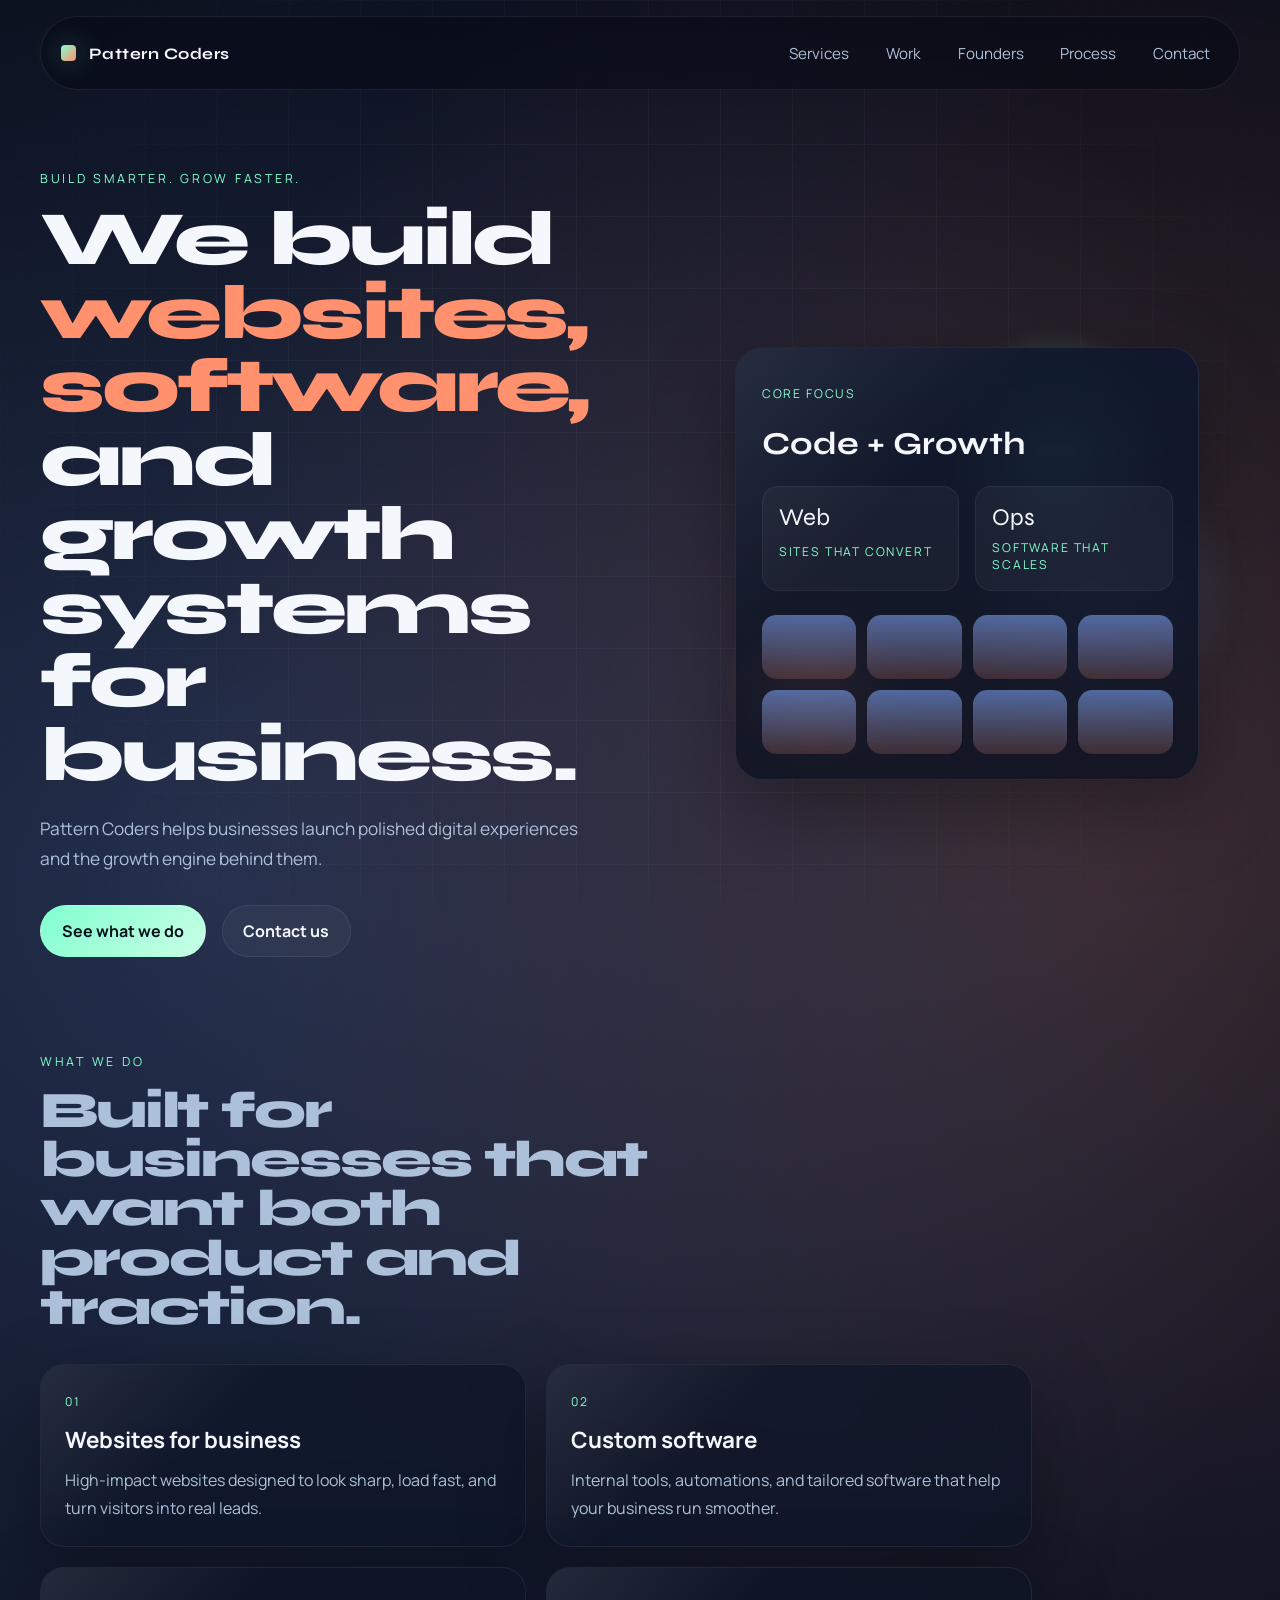
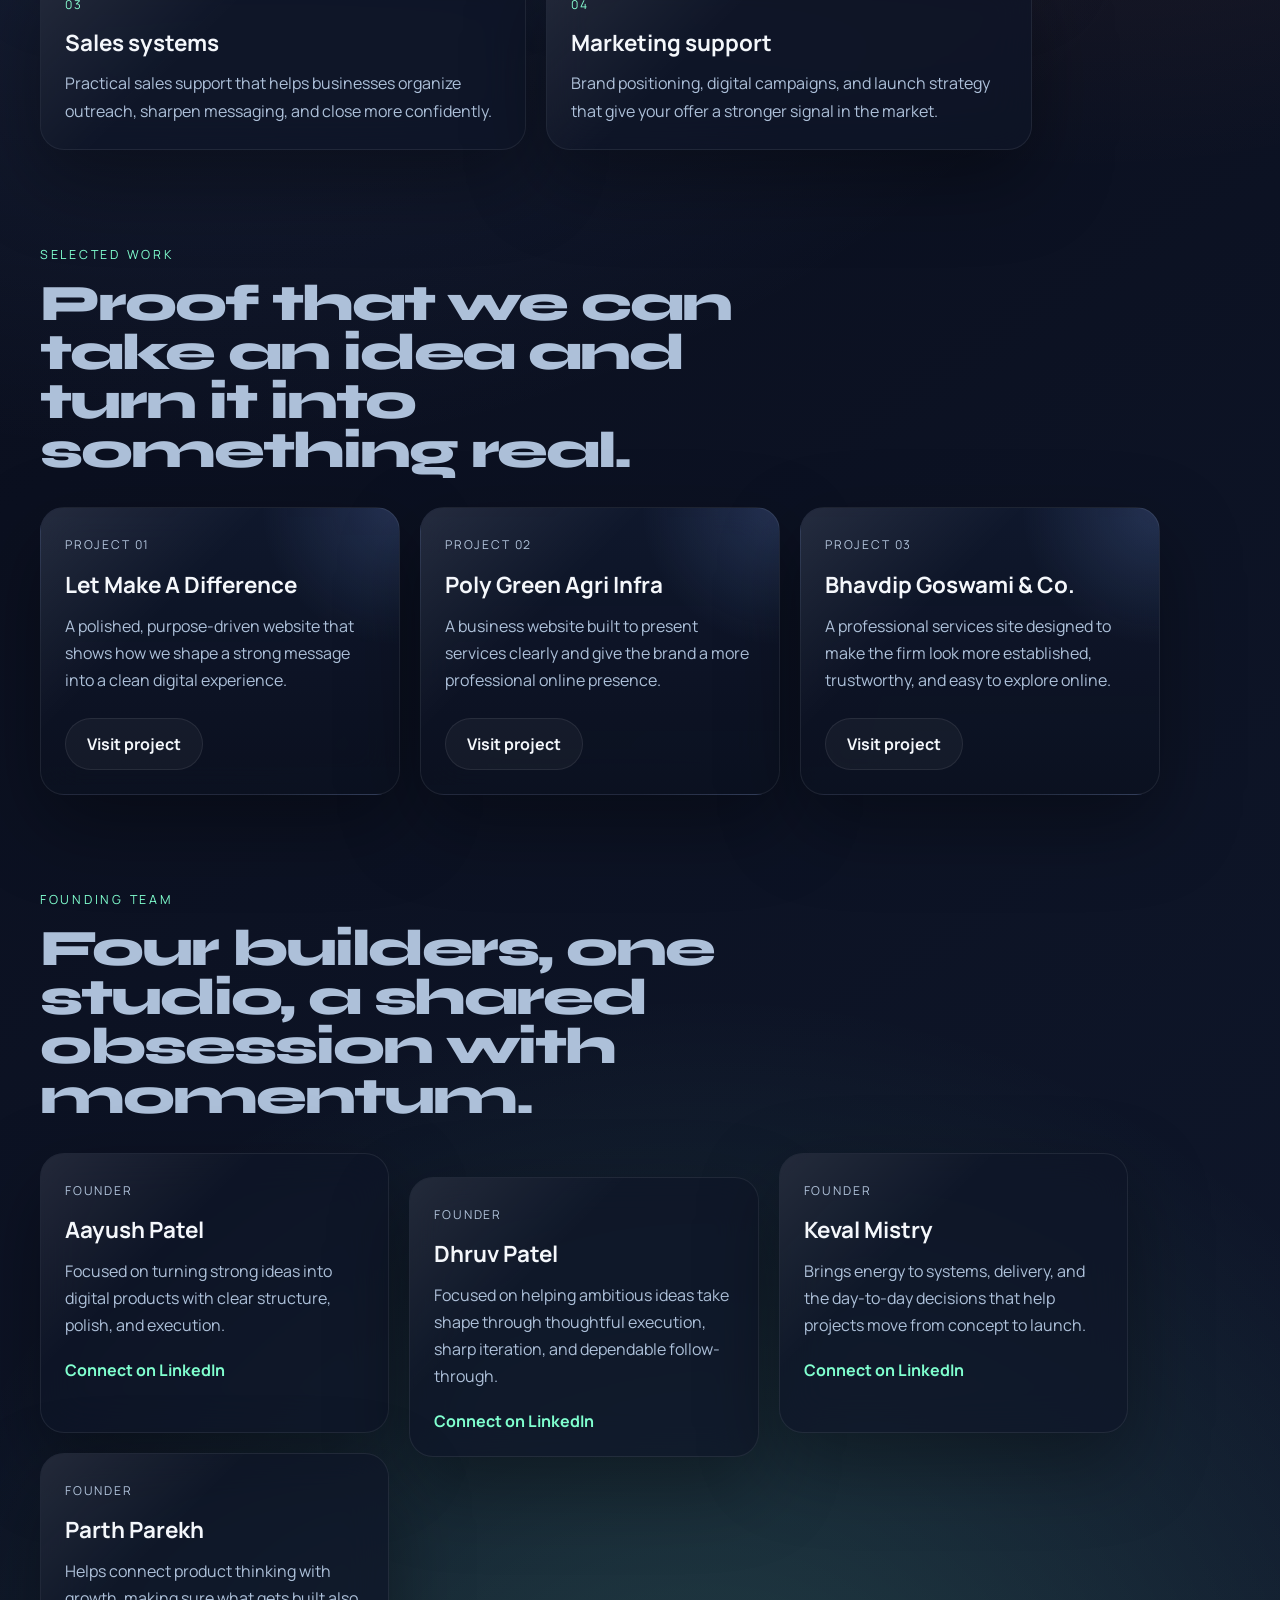
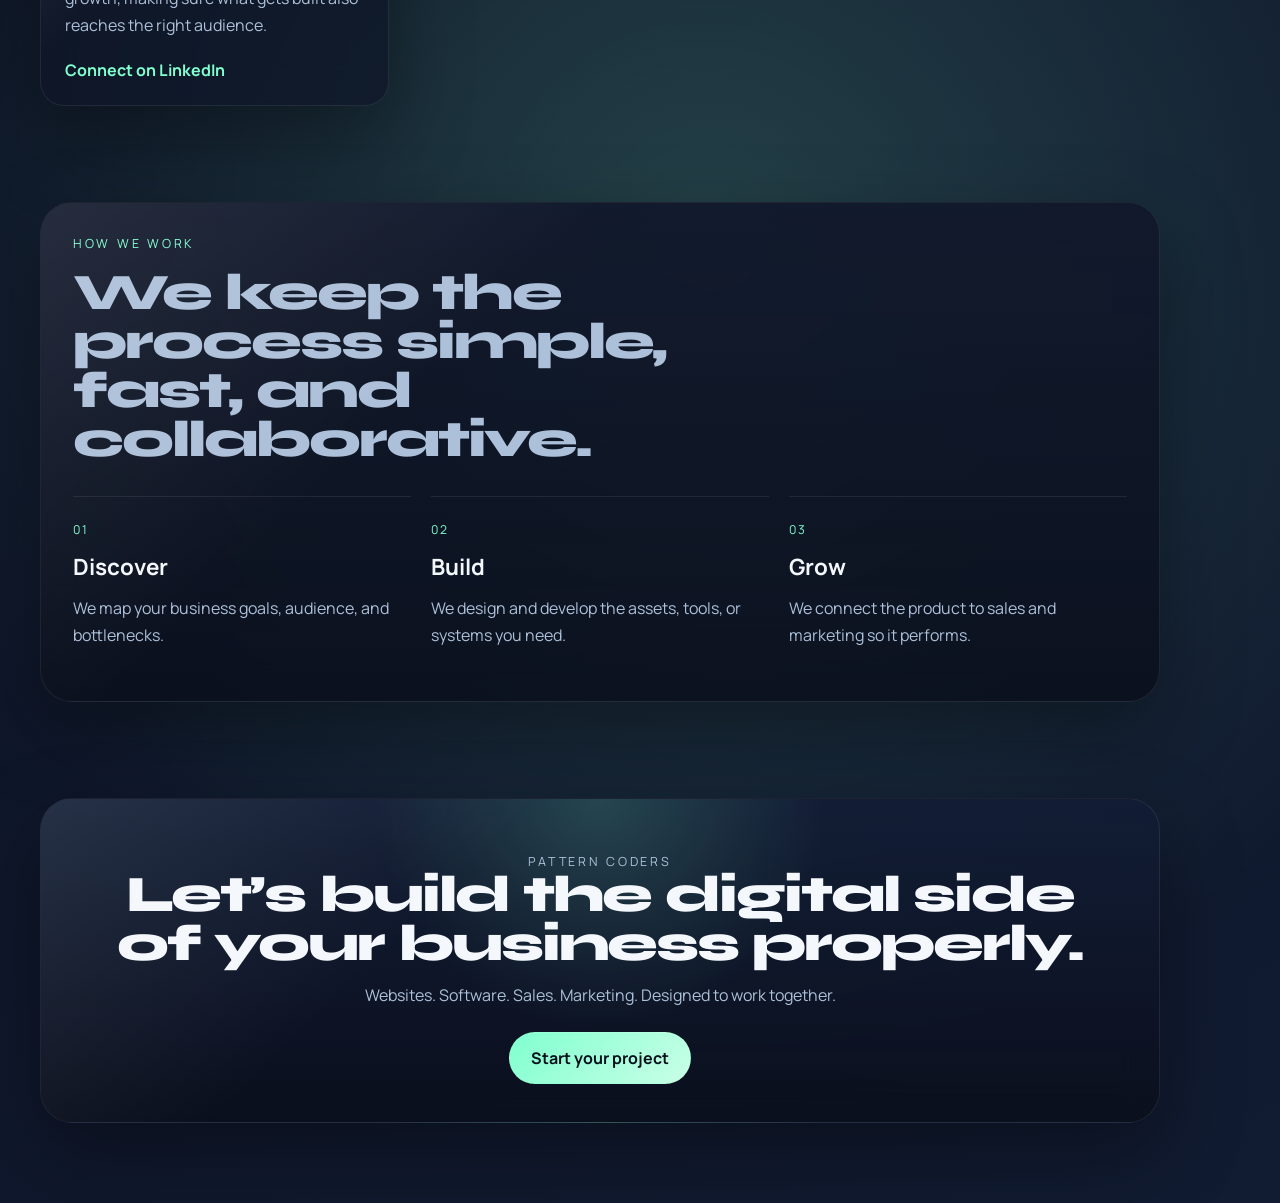
==== commit dbbe3d3e: "Addressed 5 issues" ====
--- a/index.html
+++ b/index.html
@@ -197,7 +197,7 @@
         <section id="founders" class="section founders-section">
           <div class="section-heading reveal">
             <p class="eyebrow">Founding team</p>
-            <h2>Three builders, one studio, a shared obsession with momentum.</h2>
+            <h2>Four builders, one studio, a shared obsession with momentum.</h2>
           </div>
 
           <div class="founders-grid">
@@ -220,11 +220,36 @@
 
             <article class="founder-card reveal">
               <p class="founder-role">Founder</p>
+              <h3>Dhruv Patel</h3>
+              <p>
+                Focused on helping ambitious ideas take shape through thoughtful
+                execution, sharp iteration, and dependable follow-through.
+              </p>
+              <a
+                class="text-link"
+                href="https://www.linkedin.com/in/dhruv-patel-24b36b242/"
+                target="_blank"
+                rel="noreferrer"
+              >
+                Connect on LinkedIn
+              </a>
+            </article>
+
+            <article class="founder-card reveal">
+              <p class="founder-role">Founder</p>
               <h3>Keval Mistry</h3>
               <p>
                 Brings energy to systems, delivery, and the day-to-day decisions
                 that help projects move from concept to launch.
               </p>
+              <a
+                class="text-link"
+                href="https://www.linkedin.com/in/keval-mistry-854475222/"
+                target="_blank"
+                rel="noreferrer"
+              >
+                Connect on LinkedIn
+              </a>
             </article>
 
             <article class="founder-card reveal">
@@ -234,6 +259,14 @@
                 Helps connect product thinking with growth, making sure what gets
                 built also reaches the right audience.
               </p>
+              <a
+                class="text-link"
+                href="https://www.linkedin.com/in/parth-parekh-3304641a7"
+                target="_blank"
+                rel="noreferrer"
+              >
+                Connect on LinkedIn
+              </a>
             </article>
           </div>
         </section>
--- a/styles.css
+++ b/styles.css
@@ -589,6 +589,27 @@
     grid-template-columns: 1fr;
   }
 
+  .dashboard-card h2 {
+    font-size: 1.8rem;
+  }
+
+  .metric-value {
+    font-size: 1.35rem;
+  }
+
+  .hero h1 {
+    font-size: clamp(2.9rem, 7vw, 4.9rem);
+  }
+
+  .contact-hero h1 {
+    font-size: clamp(2.4rem, 5.8vw, 4rem);
+  }
+
+  .section-heading h2,
+  .cta-card h2 {
+    font-size: clamp(2.1rem, 4.3vw, 3.25rem);
+  }
+
   .hero {
     min-height: auto;
     padding-top: 2rem;
@@ -630,6 +651,45 @@
     grid-template-columns: 1fr;
   }
 
+  .eyebrow,
+  .card-label,
+  .metric-label,
+  .service-index,
+  .founder-role,
+  .step span {
+    font-size: 0.72rem;
+    letter-spacing: 0.13em;
+  }
+
+  .dashboard-card h2 {
+    font-size: 1.65rem;
+  }
+
+  .metric-value {
+    font-size: 1.2rem;
+  }
+
+  .hero h1 {
+    font-size: clamp(2.45rem, 9vw, 3.6rem);
+  }
+
+  .contact-hero h1 {
+    font-size: clamp(2.1rem, 7vw, 3.2rem);
+  }
+
+  .section-heading h2,
+  .cta-card h2 {
+    font-size: clamp(1.9rem, 6vw, 2.8rem);
+  }
+
+  .service-card h3,
+  .founder-card h3,
+  .project-card h3,
+  .contact-card h2,
+  .step h3 {
+    font-size: 1.25rem;
+  }
+
   .section {
     padding-top: 4rem;
   }
@@ -640,6 +700,17 @@
 
   .hero h1 {
     max-width: 12ch;
+  }
+
+  .hero-text,
+  .service-card p,
+  .founder-card p,
+  .step p,
+  .cta-card p,
+  .project-card p,
+  .contact-card p {
+    font-size: 0.98rem;
+    line-height: 1.65;
   }
 }
 
@@ -664,10 +735,28 @@
   .site-nav a {
     min-height: 2.35rem;
     padding-inline: 0.7rem;
+    font-size: 0.9rem;
+  }
+
+  .dashboard-card h2 {
+    font-size: 1.5rem;
+  }
+
+  .metric-value {
+    font-size: 1.1rem;
   }
 
   .hero h1 {
-    font-size: clamp(2.6rem, 12vw, 4rem);
+    font-size: clamp(2.2rem, 10vw, 3rem);
+  }
+
+  .contact-hero h1 {
+    font-size: clamp(1.95rem, 8vw, 2.7rem);
+  }
+
+  .section-heading h2,
+  .cta-card h2 {
+    font-size: clamp(1.8rem, 7vw, 2.35rem);
   }
 
   .dashboard-card,
@@ -700,6 +789,24 @@
   }
 
   .hero-text {
+    font-size: 0.97rem;
+  }
+
+  .eyebrow,
+  .card-label,
+  .metric-label,
+  .service-index,
+  .founder-role,
+  .step span {
+    font-size: 0.68rem;
+    letter-spacing: 0.12em;
+  }
+
+  .dashboard-card h2 {
+    font-size: 1.35rem;
+  }
+
+  .metric-value {
     font-size: 1rem;
   }
 
@@ -729,7 +836,19 @@
 
   .section-heading h2,
   .cta-card h2 {
-    font-size: clamp(2rem, 9vw, 2.7rem);
+    font-size: clamp(1.6rem, 8vw, 2.05rem);
+  }
+
+  .hero h1 {
+    font-size: clamp(1.95rem, 11vw, 2.55rem);
+  }
+
+  .contact-hero h1 {
+    font-size: clamp(1.75rem, 9vw, 2.2rem);
+  }
+
+  .site-nav a {
+    font-size: 0.85rem;
   }
 }
 
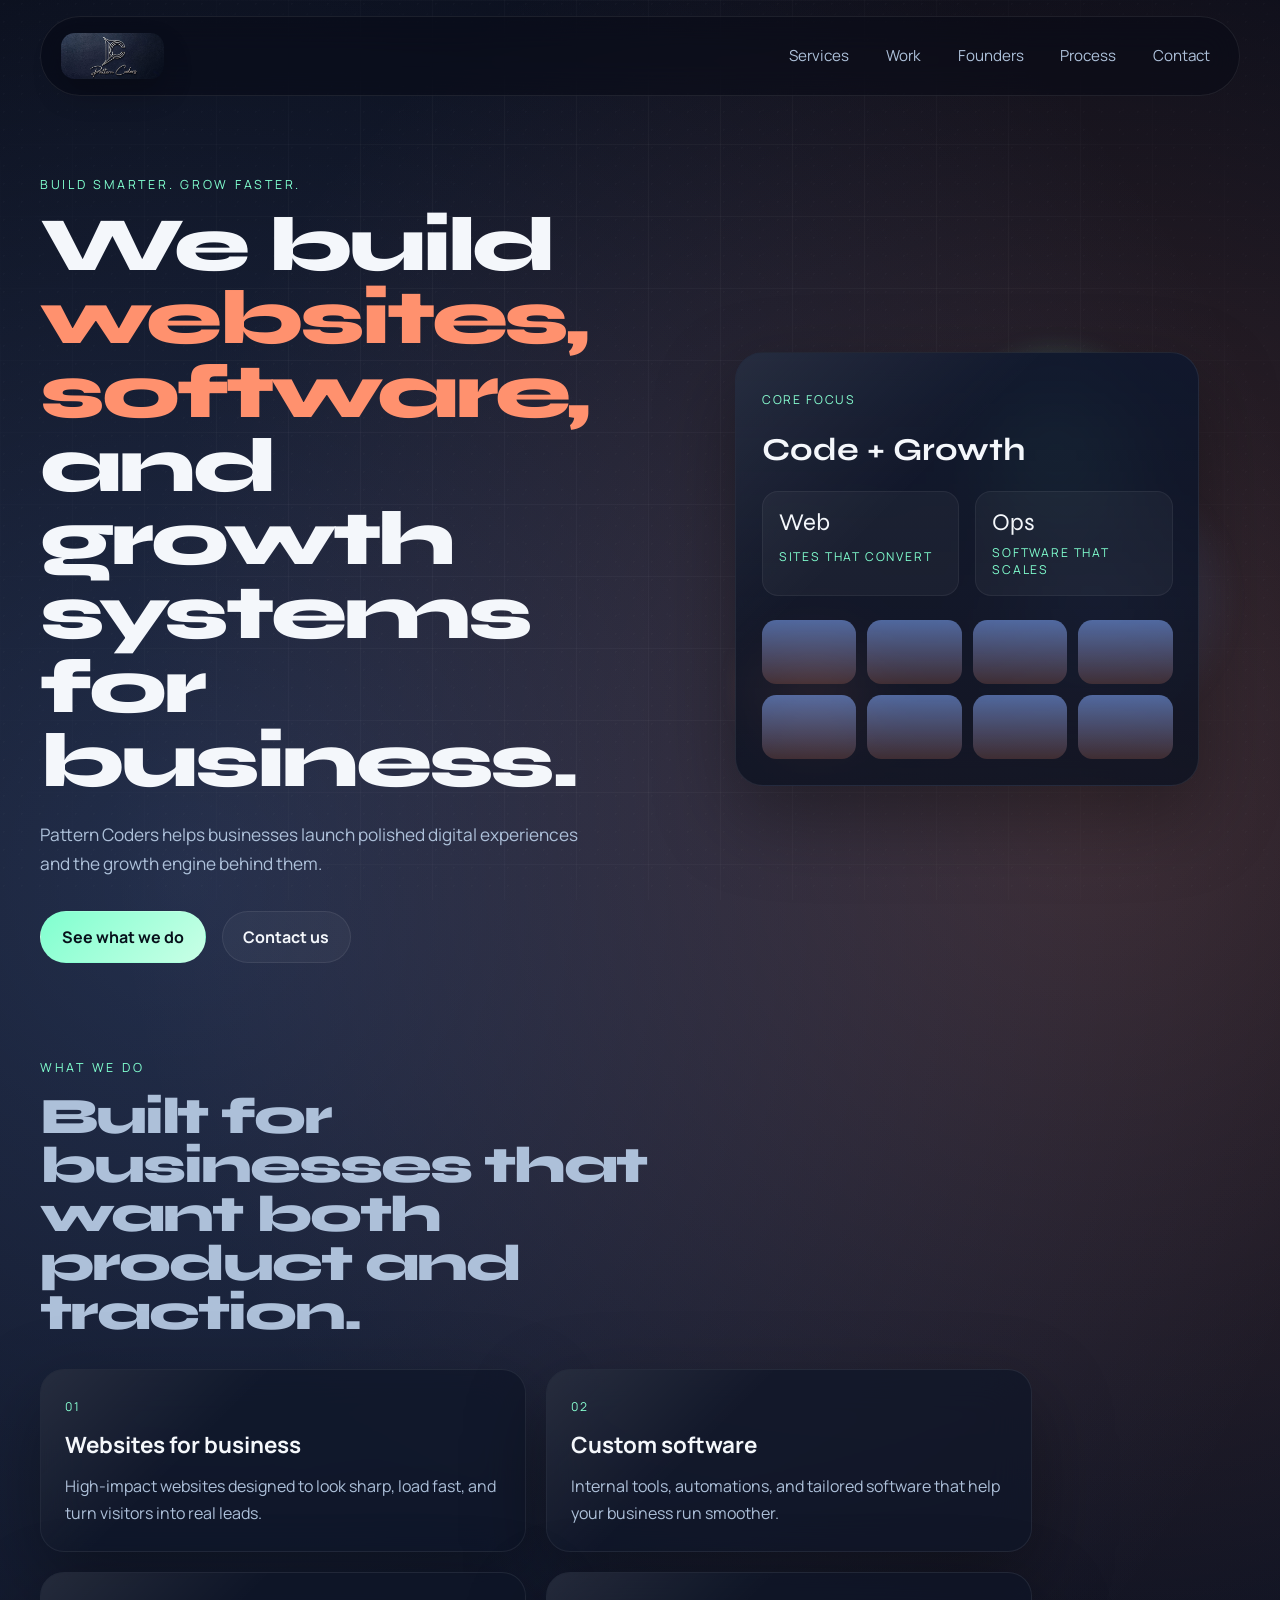
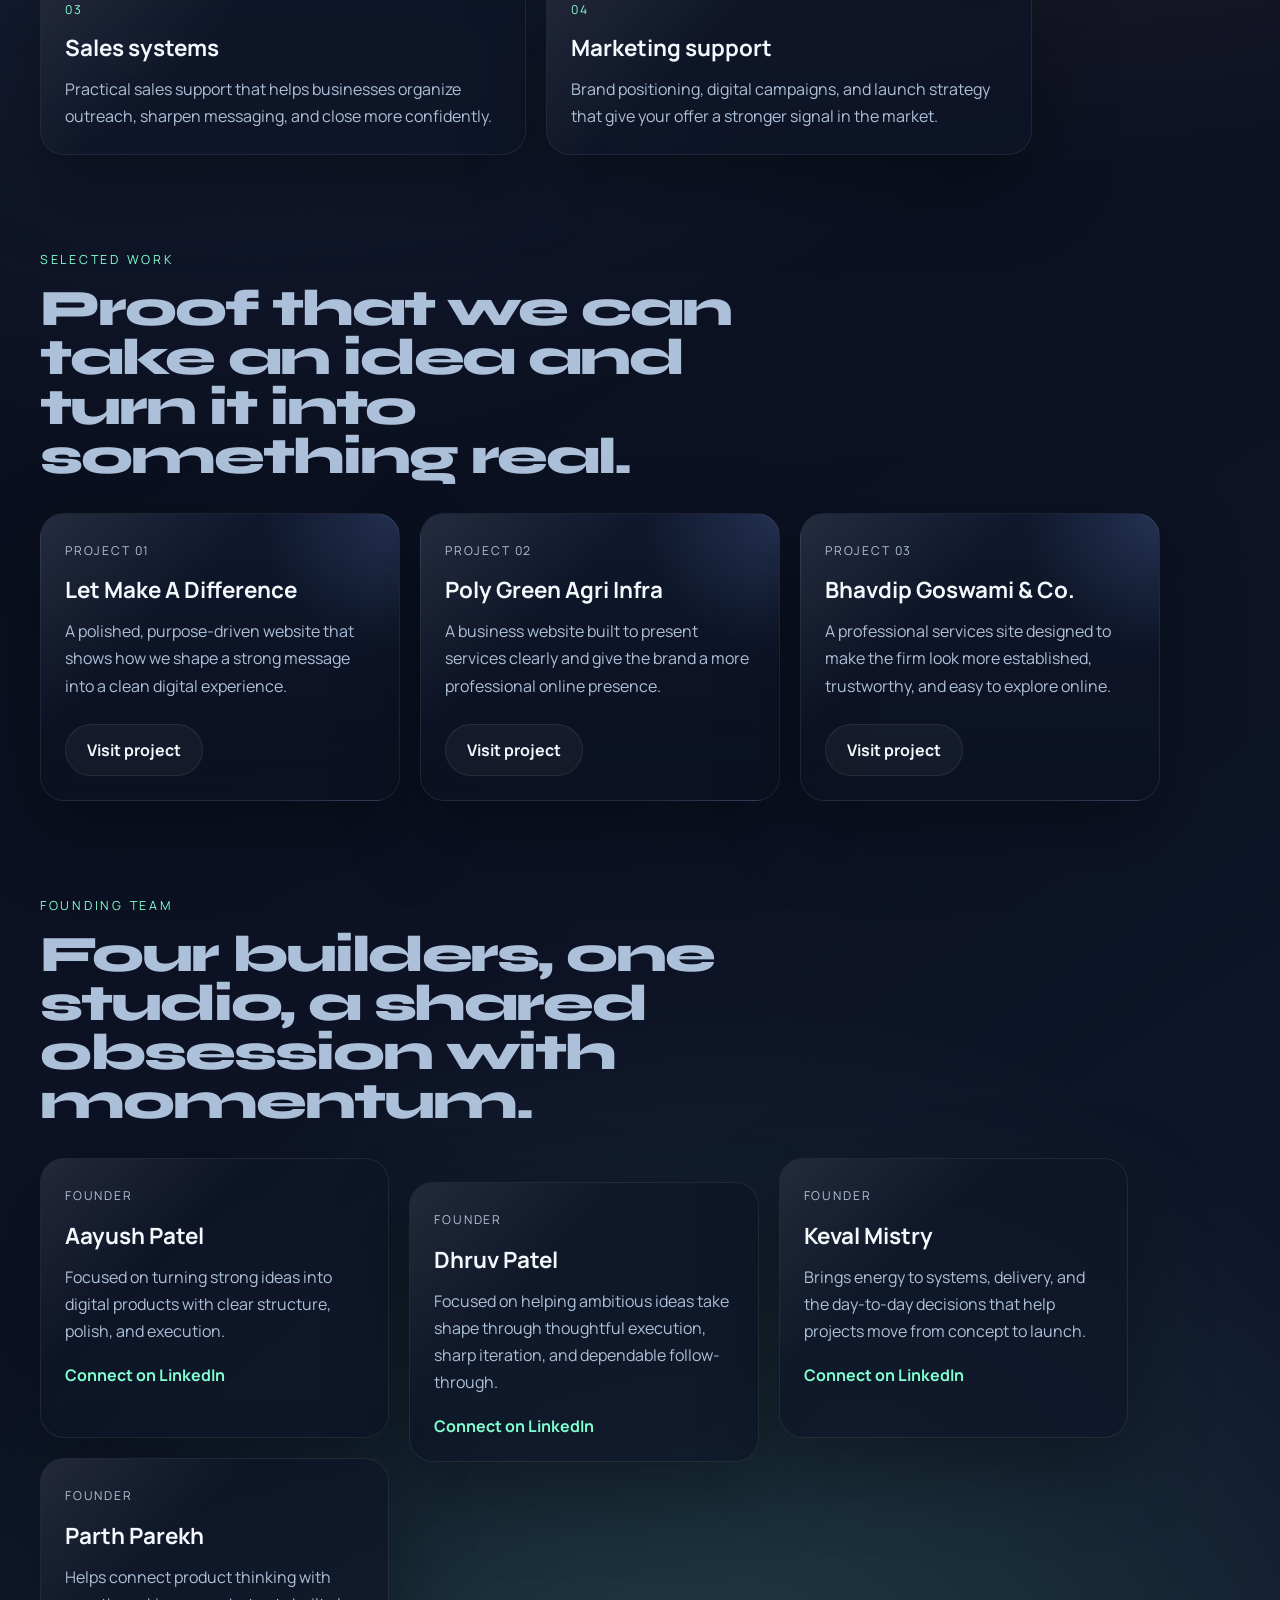
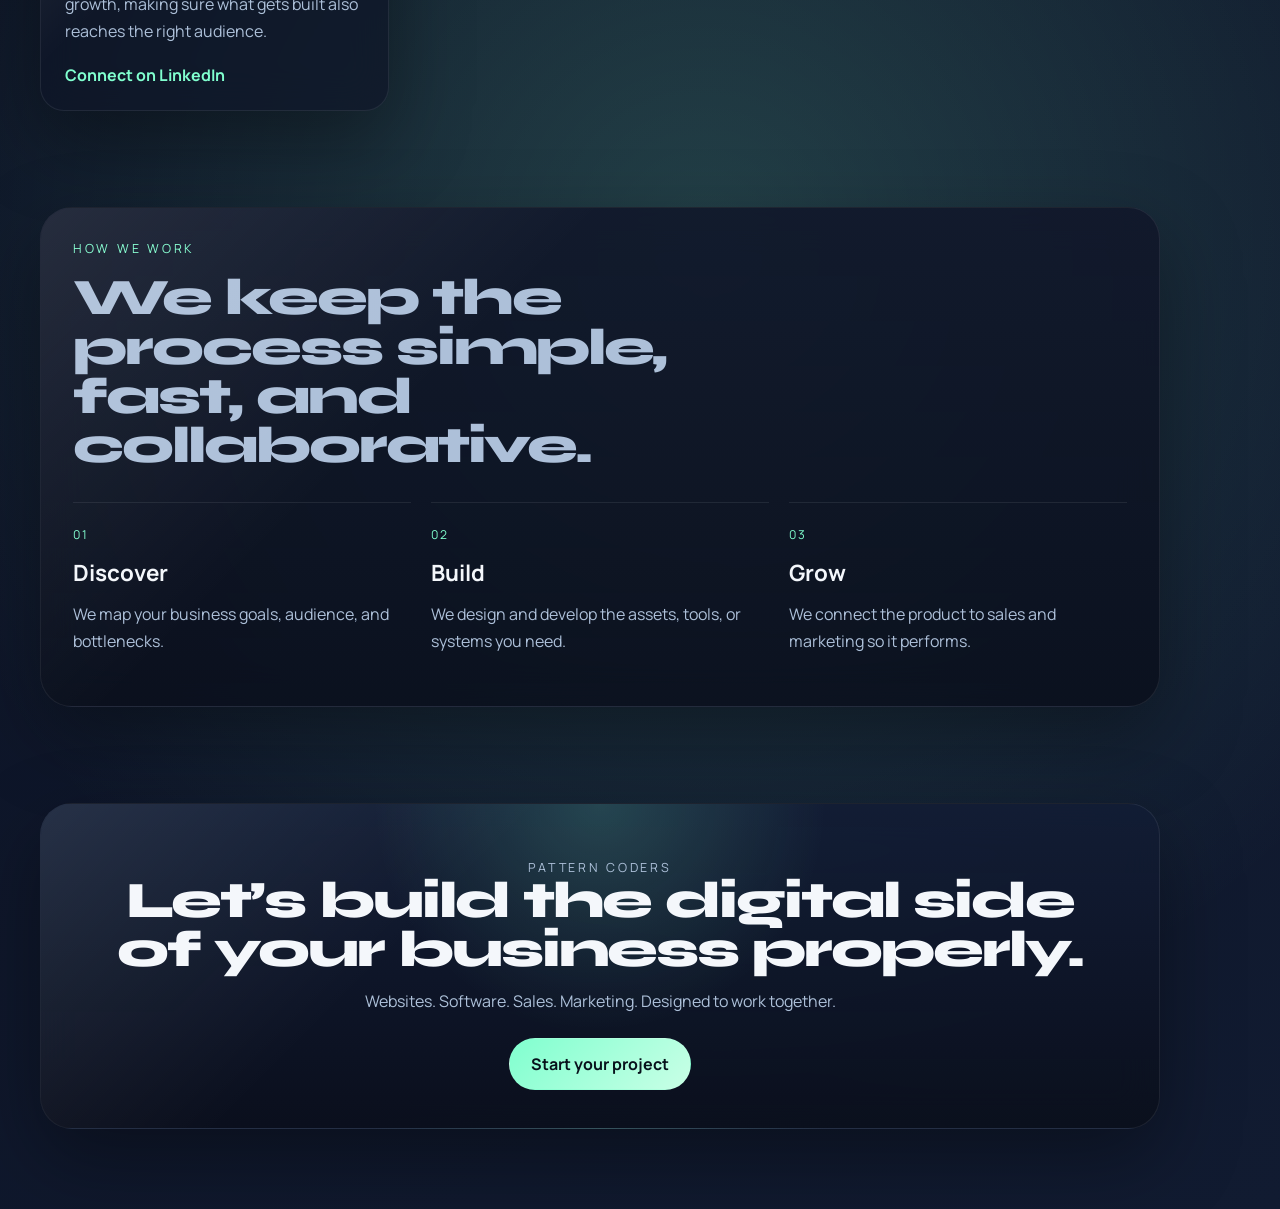
==== commit 208ca003: "Added logo" ====
--- a/index.html
+++ b/index.html
@@ -21,8 +21,11 @@
       <div class="noise"></div>
       <header class="site-header">
         <a class="brand" href="#top">
-          <span class="brand-mark"></span>
-          <span>Pattern Coders</span>
+          <img
+            class="brand-logo"
+            src="assets/WhatsApp%20Image%202026-03-31%20at%2002.18.47.jpeg"
+            alt="Pattern Coders"
+          />
         </a>
         <nav class="site-nav">
           <a href="#services">Services</a>
--- a/styles.css
+++ b/styles.css
@@ -80,7 +80,6 @@
 .brand {
   display: inline-flex;
   align-items: center;
-  gap: 0.8rem;
   color: var(--text);
   font-family: "Syne", sans-serif;
   font-weight: 700;
@@ -88,12 +87,13 @@
   letter-spacing: 0.03em;
 }
 
-.brand-mark {
-  width: 0.95rem;
-  height: 0.95rem;
-  border-radius: 0.25rem;
-  background: linear-gradient(135deg, var(--accent), var(--accent-strong));
-  box-shadow: 0 0 30px rgba(128, 255, 207, 0.4);
+.brand-logo {
+  display: block;
+  width: auto;
+  height: 2.85rem;
+  max-width: min(32vw, 10rem);
+  border-radius: 0.85rem;
+  box-shadow: 0 14px 30px rgba(0, 0, 0, 0.2);
 }
 
 .site-nav {
@@ -726,6 +726,15 @@
     border-radius: 1.25rem;
   }
 
+  .brand {
+    font-size: 0.95rem;
+  }
+
+  .brand-logo {
+    height: 2.35rem;
+    max-width: min(60vw, 8.5rem);
+  }
+
   .site-nav {
     flex-wrap: wrap;
     justify-content: center;
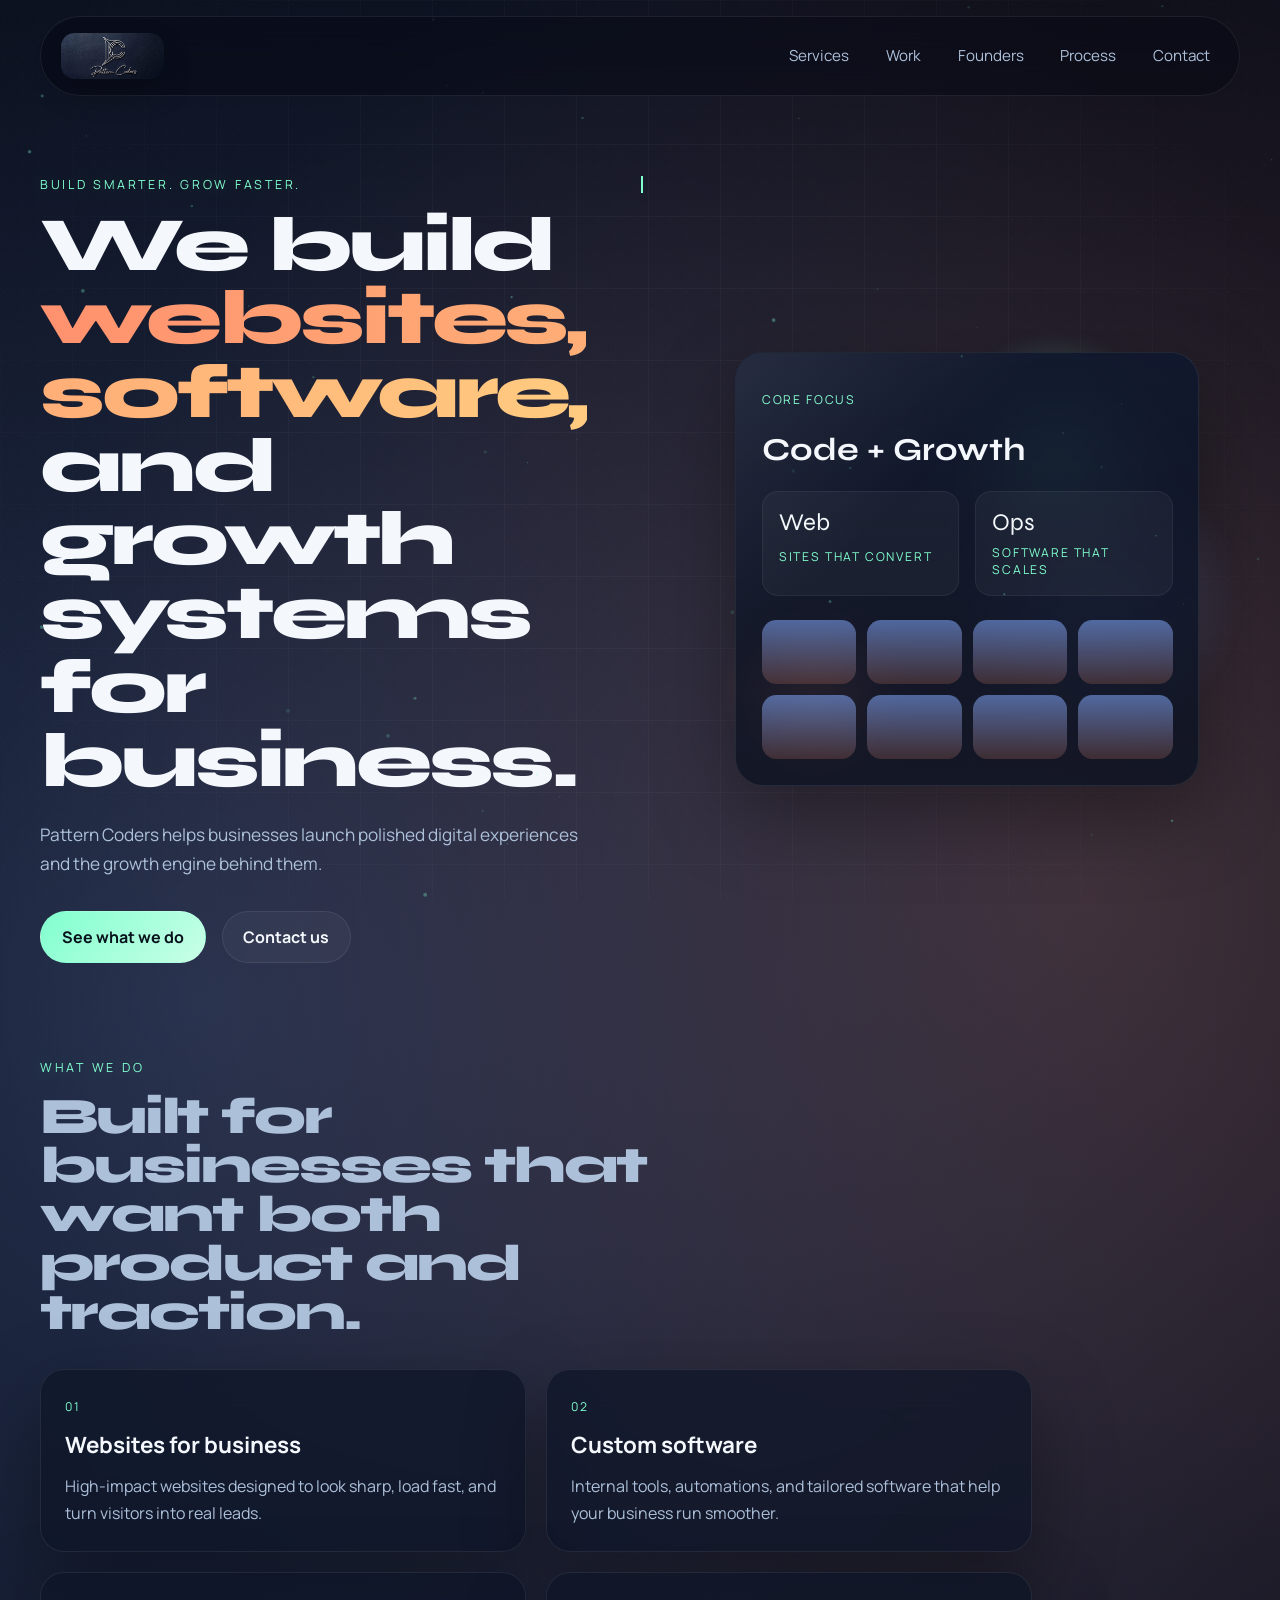
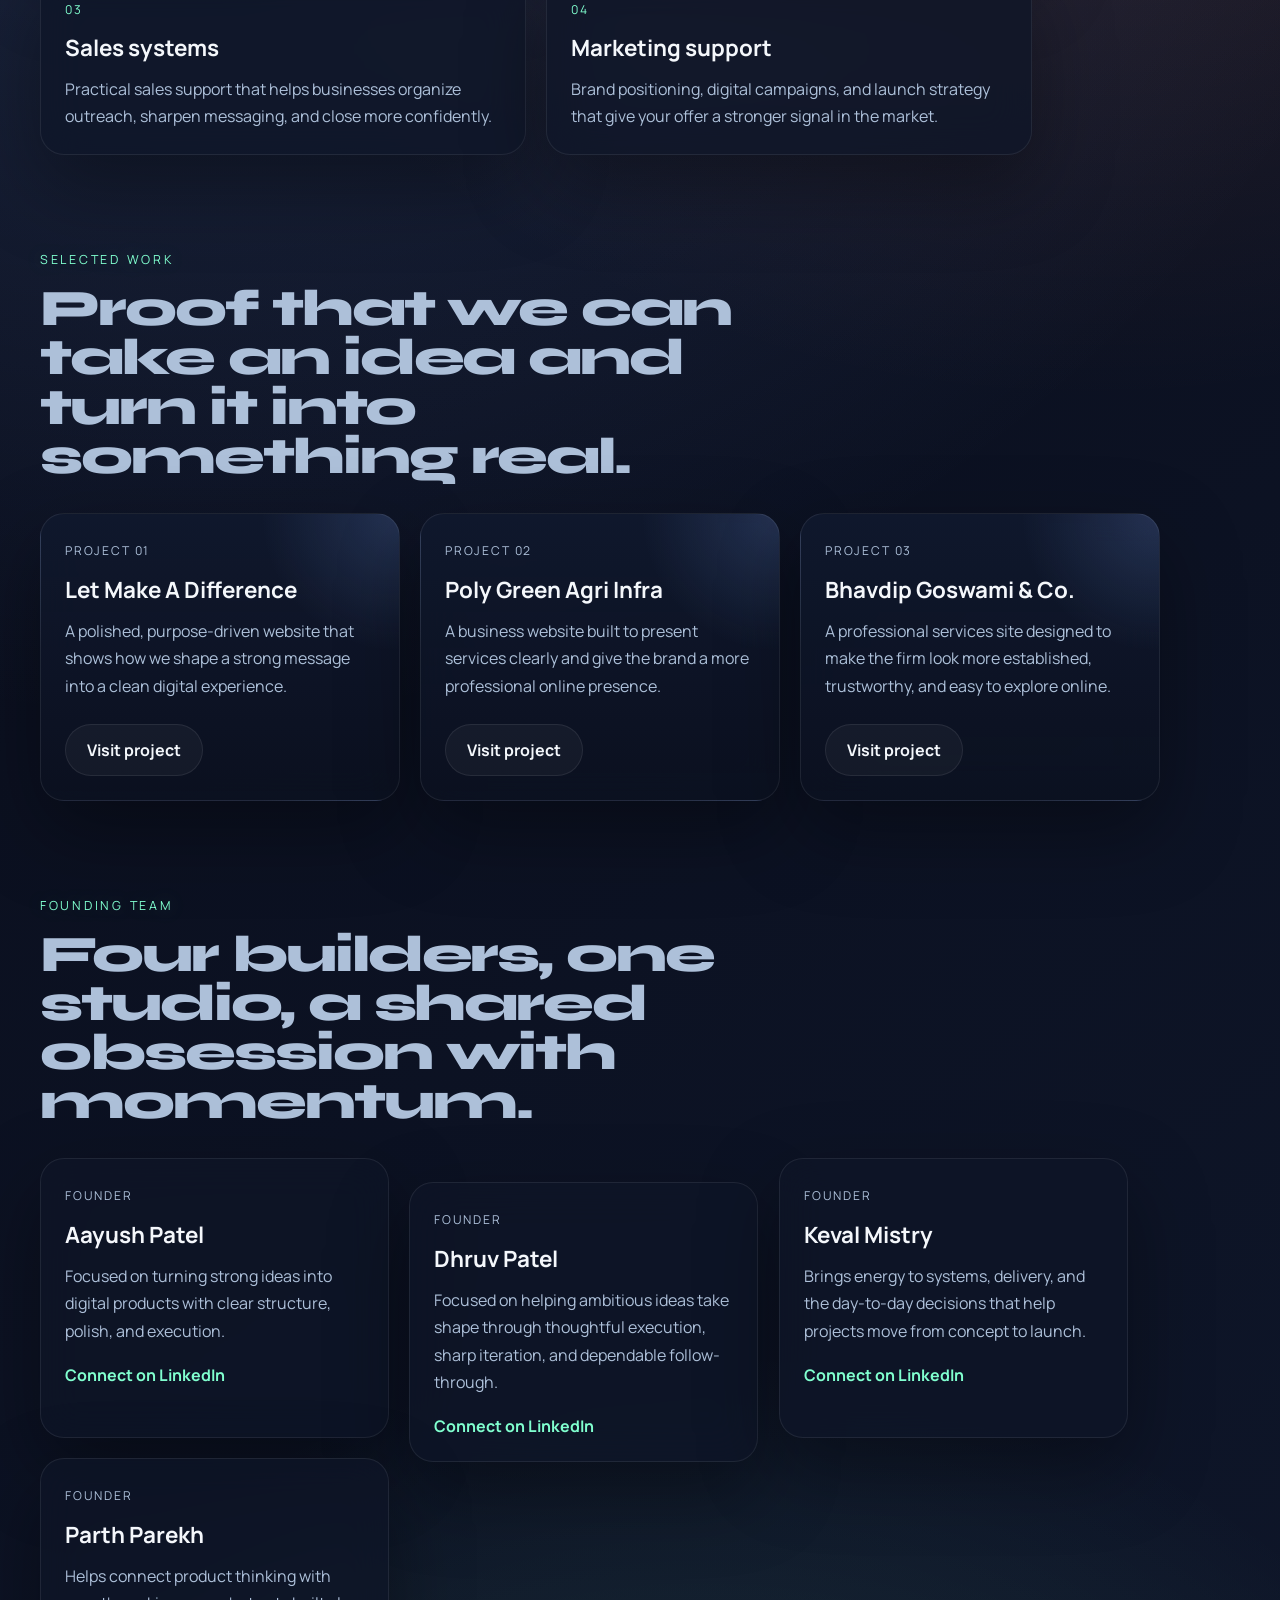
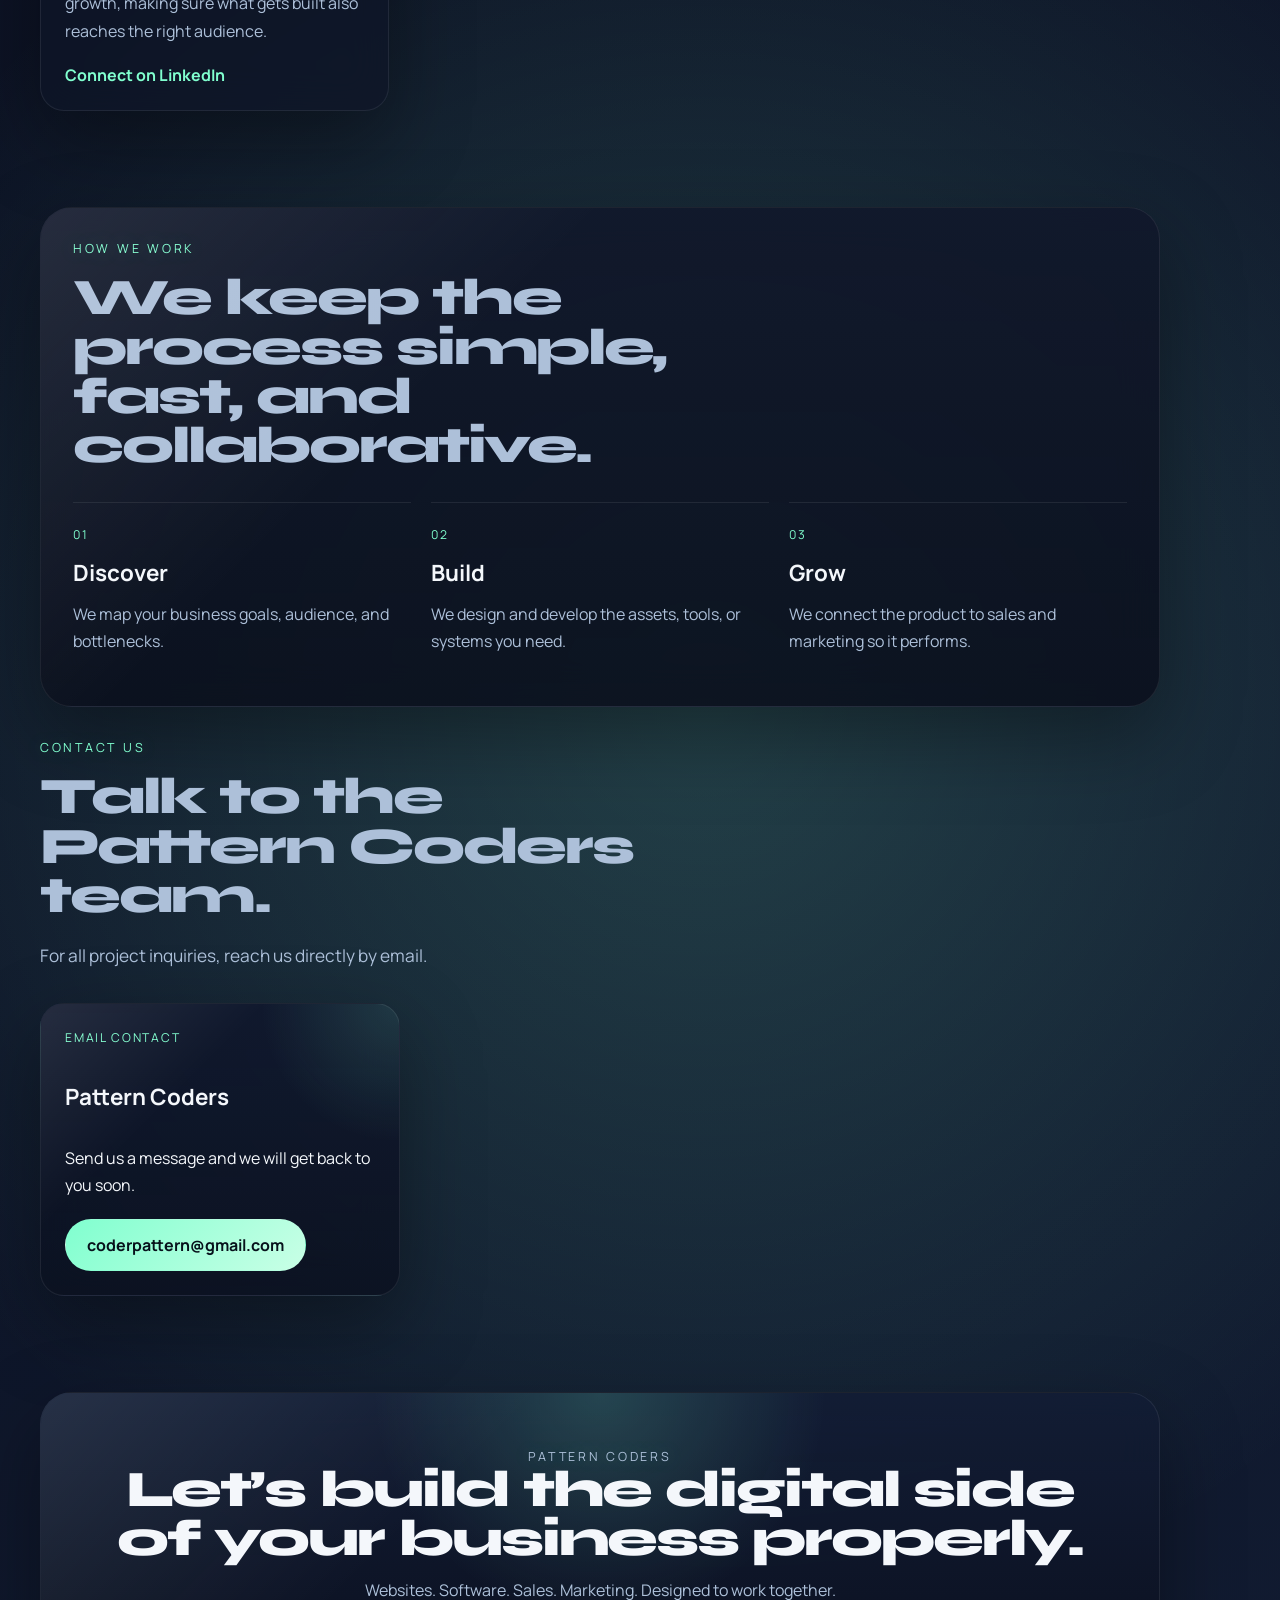
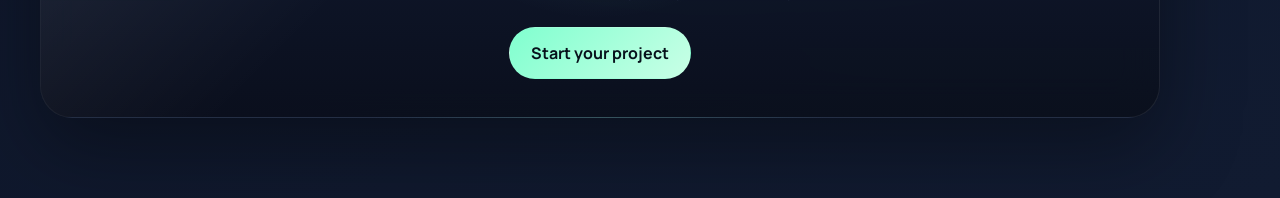
==== commit 50c7779d: "enhanced the website" ====
--- a/index.html
+++ b/index.html
@@ -32,7 +32,7 @@
           <a href="#work">Work</a>
           <a href="#founders">Founders</a>
           <a href="#process">Process</a>
-          <a href="contact.html">Contact</a>
+          <a href="#contact">Contact</a>
         </nav>
       </header>
 
@@ -51,7 +51,7 @@
             </p>
             <div class="hero-actions">
               <a class="button button-primary" href="#services">See what we do</a>
-              <a class="button button-secondary" href="contact.html">Contact us</a>
+              <a class="button button-secondary" href="#contact">Contact us</a>
             </div>
           </div>
 
@@ -301,6 +301,32 @@
           </div>
         </section>
 
+        <section id="contact" class="section contact-section">
+          <div class="section-heading reveal">
+            <p class="eyebrow">Contact us</p>
+            <h2>Talk to the Pattern Coders team.</h2>
+            <p class="hero-text">
+              For all project inquiries, reach us directly by email.
+            </p>
+          </div>
+
+          <div class="contact-grid">
+            <article class="contact-card reveal">
+              <p class="founder-role">Email contact</p>
+              <h2>Pattern Coders</h2>
+              <p>Send us a message and we will get back to you soon.</p>
+              <div class="contact-actions">
+                <a
+                  class="button button-primary"
+                  href="mailto:coderpattern@gmail.com"
+                >
+                  coderpattern@gmail.com
+                </a>
+              </div>
+            </article>
+          </div>
+        </section>
+
         <section class="section cta-section">
           <div class="cta-card reveal">
             <p class="eyebrow">Pattern Coders</p>
@@ -308,7 +334,7 @@
             <p>
               Websites. Software. Sales. Marketing. Designed to work together.
             </p>
-            <a class="button button-primary" href="#top">
+            <a class="button button-primary" href="#contact">
               Start your project
             </a>
           </div>
--- a/styles.css
+++ b/styles.css
@@ -524,19 +524,230 @@
   margin-top: 1.6rem;
 }
 
+/* ── 3D & Animation Enhancements ── */
+
 .reveal {
   opacity: 0;
-  transform: translateY(32px);
-  transition: opacity 700ms ease, transform 700ms ease;
+  transform: translateY(40px) rotateX(8deg);
+  transition: opacity 800ms cubic-bezier(0.16, 1, 0.3, 1), transform 800ms cubic-bezier(0.16, 1, 0.3, 1);
+  transform-origin: bottom center;
 }
 
 .reveal.visible {
   opacity: 1;
-  transform: translateY(0);
+  transform: translateY(0) rotateX(0deg);
 }
 
 .card-float {
   animation: cardFloat 7s ease-in-out infinite;
+}
+
+/* Animated text gradient on hero heading */
+.hero h1 .highlight {
+  background: linear-gradient(90deg, var(--accent-strong), #ffcb80, var(--accent), var(--accent-strong));
+  background-size: 300% 100%;
+  -webkit-background-clip: text;
+  -webkit-text-fill-color: transparent;
+  background-clip: text;
+  animation: textShimmer 4s ease-in-out infinite;
+}
+
+/* 3D perspective container for card grids */
+.services-grid,
+.founders-grid,
+.projects-grid {
+  perspective: 1200px;
+}
+
+/* 3D card tilt base */
+.service-card,
+.founder-card,
+.project-card {
+  transition: transform 400ms cubic-bezier(0.03, 0.98, 0.52, 0.99), box-shadow 400ms ease, border-color 300ms ease;
+  transform-style: preserve-3d;
+  will-change: transform;
+}
+
+.service-card:hover,
+.founder-card:hover,
+.project-card:hover {
+  border-color: rgba(128, 255, 207, 0.25);
+  box-shadow:
+    0 30px 80px rgba(0, 0, 0, 0.45),
+    0 0 40px rgba(128, 255, 207, 0.08),
+    inset 0 0 60px rgba(128, 255, 207, 0.03);
+}
+
+/* Animated gradient border shimmer */
+.service-card::after,
+.founder-card::after,
+.project-card::after {
+  content: "";
+  position: absolute;
+  inset: -1px;
+  border-radius: inherit;
+  background: linear-gradient(135deg, transparent 30%, rgba(128, 255, 207, 0.3) 50%, transparent 70%);
+  background-size: 250% 250%;
+  opacity: 0;
+  z-index: -1;
+  transition: opacity 400ms ease;
+  animation: borderShimmer 3s linear infinite;
+}
+
+.service-card:hover::after,
+.founder-card:hover::after,
+.project-card:hover::after {
+  opacity: 1;
+}
+
+/* Glowing accent line at top of cards on hover */
+.service-card::before,
+.founder-card::before,
+.project-card::before {
+  content: "";
+  position: absolute;
+  top: 0;
+  left: 10%;
+  right: 10%;
+  height: 1px;
+  background: linear-gradient(90deg, transparent, var(--accent), transparent);
+  opacity: 0;
+  transition: opacity 400ms ease, left 400ms ease, right 400ms ease;
+  pointer-events: none;
+  z-index: 2;
+}
+
+.service-card:hover::before,
+.founder-card:hover::before,
+.project-card:hover::before {
+  opacity: 1;
+  left: 5%;
+  right: 5%;
+}
+
+/* Magnetic button styles */
+.button {
+  transition: transform 200ms cubic-bezier(0.03, 0.98, 0.52, 0.99), border-color 180ms ease, background 180ms ease, box-shadow 300ms ease;
+}
+
+.button-primary:hover {
+  box-shadow: 0 8px 30px rgba(128, 255, 207, 0.35), 0 0 60px rgba(128, 255, 207, 0.15);
+}
+
+.button-secondary:hover {
+  box-shadow: 0 8px 25px rgba(255, 255, 255, 0.08);
+  border-color: rgba(128, 255, 207, 0.3);
+}
+
+/* Particles canvas */
+#particles-canvas {
+  position: fixed;
+  inset: 0;
+  pointer-events: none;
+  z-index: 1;
+  opacity: 0.6;
+}
+
+/* Nav link animated underline */
+.site-nav a {
+  position: relative;
+  overflow: hidden;
+  border-radius: 0.5rem;
+}
+
+.site-nav a::after {
+  content: "";
+  position: absolute;
+  bottom: 4px;
+  left: 50%;
+  width: 0;
+  height: 1.5px;
+  background: var(--accent);
+  transition: width 300ms ease, left 300ms ease;
+  border-radius: 999px;
+}
+
+.site-nav a:hover::after,
+.site-nav a.active::after {
+  width: 60%;
+  left: 20%;
+}
+
+/* Process steps staggered 3D reveal */
+.step {
+  transition: transform 500ms cubic-bezier(0.16, 1, 0.3, 1), opacity 500ms ease;
+  transform-style: preserve-3d;
+}
+
+/* CTA card glow animation */
+.cta-card {
+  transition: box-shadow 500ms ease;
+  animation: ctaGlow 4s ease-in-out infinite alternate;
+}
+
+/* Dashboard card enhanced 3D */
+.dashboard-card {
+  transform-style: preserve-3d;
+  transition: transform 300ms cubic-bezier(0.03, 0.98, 0.52, 0.99);
+}
+
+.dashboard-card .metric-row > div {
+  transition: transform 300ms ease, background 300ms ease;
+}
+
+.dashboard-card:hover .metric-row > div {
+  transform: translateZ(20px);
+  background: rgba(255, 255, 255, 0.07);
+}
+
+/* Signal grid enhanced animation */
+.signal-grid span {
+  transition: transform 300ms ease;
+}
+
+.dashboard-card:hover .signal-grid span {
+  animation-duration: 1.5s;
+}
+
+/* Orb enhanced animations */
+.orb {
+  transition: filter 600ms ease;
+}
+
+.hero-visual:hover .orb {
+  filter: blur(12px) brightness(1.2);
+}
+
+/* Eyebrow text glow */
+.eyebrow {
+  text-shadow: 0 0 20px rgba(128, 255, 207, 0.3);
+}
+
+/* Service index counter glow on hover */
+.service-card:hover .service-index {
+  text-shadow: 0 0 12px rgba(128, 255, 207, 0.6);
+  transition: text-shadow 300ms ease;
+}
+
+/* Parallax depth layers */
+.parallax-layer {
+  will-change: transform;
+  transition: transform 100ms linear;
+}
+
+@keyframes textShimmer {
+  0%, 100% { background-position: 0% 50%; }
+  50% { background-position: 100% 50%; }
+}
+
+@keyframes borderShimmer {
+  0% { background-position: 0% 0%; }
+  100% { background-position: 250% 250%; }
+}
+
+@keyframes ctaGlow {
+  0% { box-shadow: 0 30px 80px rgba(0, 0, 0, 0.35), 0 0 0px rgba(128, 255, 207, 0); }
+  100% { box-shadow: 0 30px 80px rgba(0, 0, 0, 0.35), 0 0 60px rgba(128, 255, 207, 0.08); }
 }
 
 @keyframes float {
